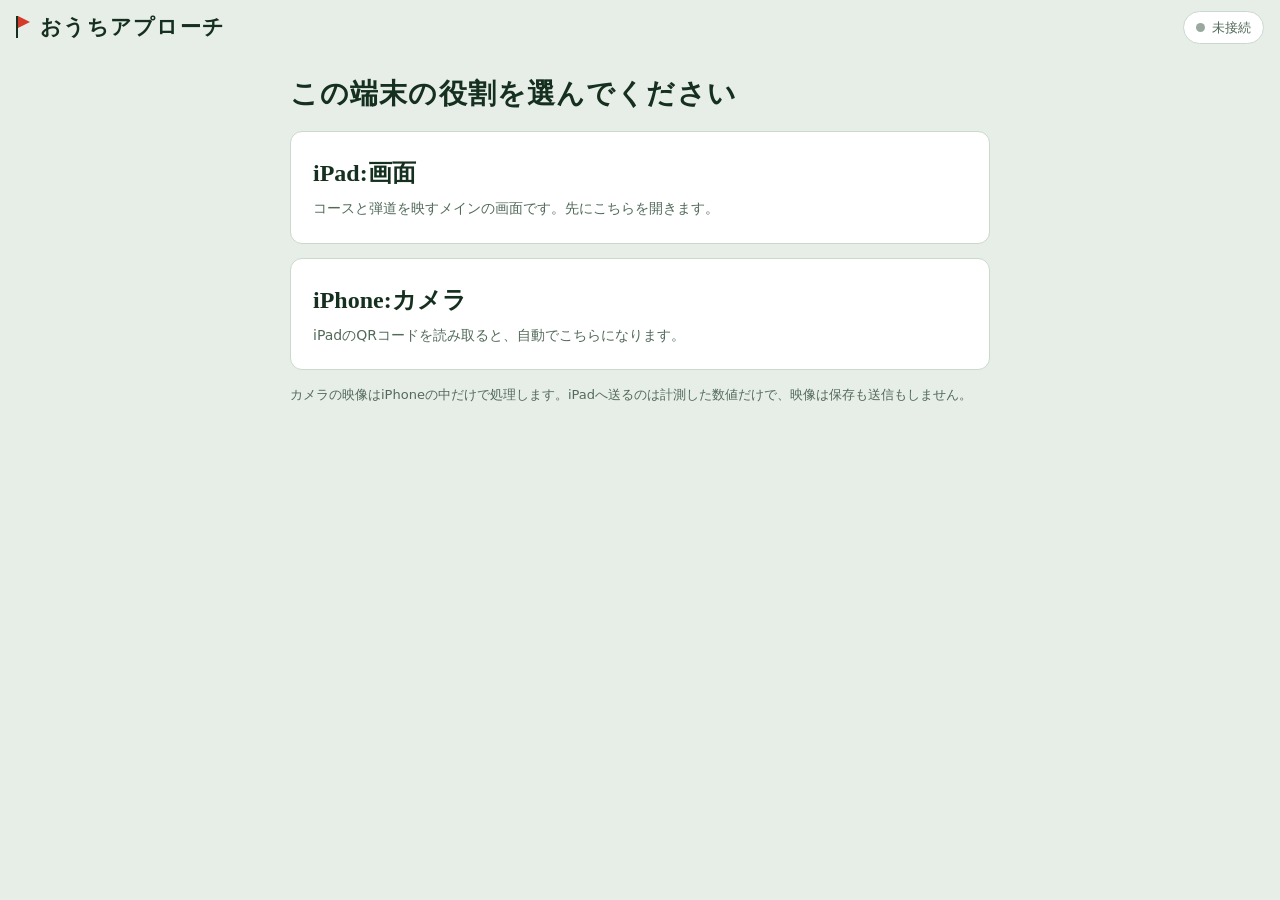
==== index.html @ 466da013 "Add files via upload" ====
<!doctype html>
<html lang="ja">
<head>
<meta charset="utf-8">
<meta name="viewport" content="width=device-width,initial-scale=1,viewport-fit=cover">
<meta name="referrer" content="no-referrer">
<meta http-equiv="Content-Security-Policy" content="default-src 'none'; script-src 'self'; style-src 'self'; img-src 'self' data: blob:; media-src 'self' blob: mediastream:; connect-src 'self' https://0.peerjs.com wss://0.peerjs.com; manifest-src 'self'; base-uri 'none'; form-action 'none'; object-src 'none'">
<meta name="theme-color" content="#173a25">
<meta name="apple-mobile-web-app-capable" content="yes">
<title>おうちアプローチ</title>
<link rel="icon" href="data:,">
<link rel="stylesheet" href="style.css?v=13">
</head>
<body>

<header class="top">
  <p class="brand"><span class="flagmark" aria-hidden="true"></span>おうちアプローチ</p>
  <span class="pill" id="connPill"><i class="dot" id="connDot"></i><span id="connText">未接続</span></span>
  <button class="linkbtn" id="switchRole" hidden>役割を変える</button>
</header>

<!-- ============ ROLE PICK ============ -->
<main id="roleView" class="narrow stack" hidden>
  <h1 class="title">この端末の役割を選んでください</h1>
  <button class="rolecard" id="pickGreen">
    <b>iPad:画面</b>
    <span>コースと弾道を映すメインの画面です。先にこちらを開きます。</span>
  </button>
  <button class="rolecard" id="pickCam">
    <b>iPhone:カメラ</b>
    <span>iPadのQRコードを読み取ると、自動でこちらになります。</span>
  </button>
  <p class="note">カメラの映像はiPhoneの中だけで処理します。iPadへ送るのは計測した数値だけで、映像は保存も送信もしません。</p>
</main>

<!-- ============ CAMERA (iPhone) ============ -->
<main id="camView" class="narrow stack" hidden>
  <section class="card stack" id="camPair">
    <h2>iPadとつなぐ</h2>
    <p>iPadに出ているQRコードを、iPhoneの<b>カメラアプリ</b>で読み取ってください。自動でつながります。</p>
    <details>
      <summary>コードを手で入力する</summary>
      <div class="row mt">
        <input id="codeIn" class="code" inputmode="text" autocomplete="off" autocapitalize="characters" spellcheck="false" maxlength="9" placeholder="XXXX-XXXX" aria-label="接続コード">
        <button class="btn primary" id="connectBtn">接続</button>
      </div>
    </details>
  </section>

  <section class="statuscard" id="camStatus" data-state="off">
    <b id="stateText">カメラを開始してください</b>
    <span id="stateSub">ボールの真後ろ1.8m・床に近い低い位置に、iPhoneを縦向きで置きます</span>
  </section>

  <div class="stage" id="stage">
    <video id="vid" playsinline muted autoplay></video>
    <canvas id="overlay"></canvas>
    <div class="empty" id="stageEmpty">カメラは止まっています</div>
  </div>
  <div class="row">
    <button class="btn primary big" id="camStart">カメラを開始</button>
    <button class="btn" id="camStop" hidden>カメラを止める</button>
    <button class="btn" id="camFlip">インカメラに切り替え</button>
  </div>
  <p class="note">最初の1回だけ、置いたボールを映像の上でタップして置き場所を登録します。カメラの傾きは「カメラを開始」のときに許可を求められる傾きセンサーで測ります。しばらく触らないと画面を暗くします(タップで戻ります)。<span class="ver">版 v13</span></p>

  <section class="card" id="camResult" hidden>
    <div class="readout four">
      <div><span>球速</span><b id="cSpeed">–</b></div>
      <div><span>打ち出し角</span><b id="cAngle">–</b></div>
      <div><span>左右</span><b id="cDir">–</b></div>
      <div><span>スピン(推定)</span><b id="cSpin">–</b></div>
    </div>
    <p class="note mt" id="cMeta"></p>
    <div class="corhelp mt" id="carryFix" hidden>
      <label for="carryCm">(手動で合わせたいとき)今の1球で、最初に床に落ちた所までの距離</label>
      <div class="row"><input id="carryCm" type="number" inputmode="decimal" min="20" max="3000" step="1" placeholder="例:450" aria-label="最初に落ちた距離(cm)"><span class="unit">cm</span><button class="btn" id="carryApply">飛び方を合わせる</button></div>
      <p class="note">ふだんは自動で合わせます。ボールが着地まで写っていると、打つたびに空気抵抗の補正を少しずつ合わせ込みます。</p>
    </div>
  </section>

  <details class="card">
    <summary>計測の設定</summary>
    <div class="stack mt">
      <p class="kv">カメラの傾き <b id="tiltOut">–</b></p>
      <p class="kv">空気抵抗の補正(自動) <b id="oDrag">×1.00</b> <button class="linkbtn" id="dragReset">元に戻す</button></p>
      <button class="btn" id="reTee">置き場所を登録し直す</button>
      <div class="field"><label for="sDist">カメラからボールまでの距離</label><output id="oDist"></output><input id="sDist" type="range" min="1" max="3.5" step="0.01" value="1.8"></div>
      <div class="field"><label for="sDiam">ボールの直径</label><output id="oDiam"></output><input id="sDiam" type="range" min="30" max="80" step="0.5" value="42"></div>
      <div class="field"><label for="sMass">練習ボールの重さ</label><output id="oMass"></output><input id="sMass" type="range" min="2" max="20" step="0.5" value="5"></div>
      <div class="field"><label for="sCor">練習ボールの反発係数</label><output id="oCor"></output><input id="sCor" type="range" min="0.3" max="0.85" step="0.01" value="0.55"></div>
      <div class="corhelp">
        <label for="dropCm">1mの高さから硬い床に落として、跳ね返った高さ</label>
        <div class="row"><input id="dropCm" type="number" inputmode="decimal" min="1" max="99" step="1" placeholder="例:30" aria-label="跳ね返った高さ(cm)"><span class="unit">cm</span><button class="btn" id="dropApply">反発係数に反映</button></div>
        <p class="note">ボールの底が1mの位置から手を離し、最初に跳ね返った一番高い位置(ボールの底)を測ります。反発係数 = √(跳ね返った高さ ÷ 100)。スピンの推定に使います。</p>
      </div>
      <div class="field"><label for="sAttack">入射角(クラブが下りながら当たる角度)</label><output id="oAttack"></output><input id="sAttack" type="range" min="-8" max="2" step="0.5" value="-3"></div>
      <div class="field"><label for="sSens">検出の感度</label><output id="oSens"></output><input id="sSens" type="range" min="0.5" max="2" step="0.05" value="1"></div>
      <p class="note">ボールの境目(2色の境)は、飛ばす方向に向けて縦にまっすぐ置きます。飛んでいる間の境目の傾きから、回転軸の傾き(曲がり)を読みます。</p>
    </div>
  </details>
</main>
<div class="blackout" id="blackout" hidden>
  <b id="boText">打ってOK</b>
  <span>省電力中です。タップで戻ります</span>
</div>

<!-- ============ iPad: 1画面だけ ============ -->
<main id="playView" hidden>
  <section class="minw0">
    <div class="world" id="world" data-ready="off">
      <div class="teesign"><span class="par">カップまで</span><b id="pinOut">5.41 m</b><span class="s"><span id="lieOut">マット</span>から打って、カップに入れよう</span></div>
      <div class="banner" id="banner" hidden></div>
      <canvas class="profile" id="profile" width="360" height="150" aria-label="弾道の横から図"></canvas>
      <div class="viewbtns" role="group" aria-label="視点">
        <button id="vFollow" aria-pressed="true">後方</button>
        <button id="vTop" aria-pressed="false">真上</button>
      </div>
      <div class="ready" id="readyMark" data-state="off"><i aria-hidden="true"></i><span id="readyText">iPhoneのカメラ待ち</span></div>
      <div class="board six">
        <div><span>左右</span><b id="gDir">–</b><em>度</em></div>
        <div><span>球速</span><b id="gSpeed">–</b><em>m/s</em></div>
        <div><span>打ち出し角</span><b id="gAngle">–</b><em>度</em></div>
        <div><span>キャリー</span><b id="gCarry">–</b><em>m</em></div>
        <div><span>総距離</span><b id="gTotal">–</b><em>m</em></div>
        <div class="hi"><span>カップまで</span><b id="gPin">–</b><em id="gPinU"></em></div>
      </div>
    </div>
  </section>

  <aside class="stack minw0 side">
    <section class="card connect" id="connectCard">
      <canvas id="qr" width="232" height="232" aria-label="接続用QRコード"></canvas>
      <div class="paired-mark" aria-hidden="true"></div>
      <p class="note" id="pairNote">iPhoneのカメラアプリでQRコードを読み取ってください</p>
      <p class="codeline">コード <b id="codeOut">––––-––––</b> <button class="linkbtn" id="newCode">新しくする</button></p>
    </section>
    <section class="card stack">
      <p class="kv">打つ場所</p>
      <div class="lie" id="lieSel" role="group" aria-label="打つ場所"><button data-lie="マット" aria-pressed="true">マット</button><button data-lie="ラフ" aria-pressed="false">ラフ</button></div>
    </section>
    <section class="card stack">
      <div class="stats">
        <div><span>球数</span><b id="stN">0</b></div>
        <div><span>カップイン</span><b id="stIn">0</b></div>
        <div><span>平均</span><b id="stAvg">–</b></div>
        <div><span>ベスト</span><b id="stBest">–</b></div>
      </div>
      <div class="logwrap"><table class="log" id="shotLog"></table></div>
      <button class="btn quiet" id="resetLog">記録を消去</button>
    </section>
    <details class="card">
      <summary>設定と試し打ち</summary>
      <div class="stack mt">
        <label class="switch"><input type="checkbox" id="soundOn"> <span>「打ってOK」を音で知らせる</span></label>
        <div class="field"><label for="sPinM">ボールからカップまで</label><output id="oPinM"></output><input id="sPinM" type="range" min="1" max="12" step="0.01" value="5.41"></div>
        <div class="field"><label for="sGreen0">ボールからグリーンの手前まで</label><output id="oGreen0"></output><input id="sGreen0" type="range" min="0.5" max="11" step="0.01" value="2.63"></div>
        <div class="field"><label for="tClub">試し打ちのクラブ速度</label><output id="otClub"></output><input id="tClub" type="range" min="2" max="14" step="0.1" value="8"></div>
        <button class="btn primary" id="testShot">カメラなしで試し打ち</button>
      </div>
    </details>
  </aside>
</main>

<div class="toast" id="toast" hidden></div>

<script src="vendor/three.min.js?v=13"></script>
<script src="vendor/peerjs.min.js?v=13"></script>
<script src="vendor/qrcode.js?v=13"></script>
<script src="app.js?v=13"></script>
</body>
</html>
---- style.css ----
/* おうちアプローチ — 朝のリンクスコースとヤーデージブック。
   Layout: iPadはホーム(キービジュアル+チェックリスト+遊び方カード)→選択→プレイ(3D全面+看板+リーダーボード、右にスコアカード)。iPhoneは縦1カラム。
   単一のライトテーマで、屋外の朝の光を表す(ダークモードは持たない) */
:root{
  --mist:#e7eee8;     /* 背景:朝もやの芝 */
  --paper:#ffffff;    /* スコアカード */
  --ink:#16301f;      /* 文字:深いコースグリーン */
  --ink2:#526a5a;
  --rule:#cbd8cd;
  --board:#173a25;    /* リーダーボード */
  --board2:#1f4a30;
  --flag:#d63a2a;     /* ピンフラッグ */
  --sand:#dcc89c;
  --ready:#1f9d55;
  --p1:#d63a2a; --p2:#2d6fd1;
  --serif:"Hiragino Mincho ProN","Yu Mincho","Noto Serif JP",serif;
  --sans:"Hiragino Sans","Hiragino Kaku Gothic ProN","Noto Sans JP",system-ui,sans-serif;
  --num:"Avenir Next Condensed","DIN Condensed","Roboto Condensed","Arial Narrow",sans-serif;
  color-scheme:light;
}
*{box-sizing:border-box}
html,body{margin:0;min-height:100%}
body{background:var(--mist);color:var(--ink);font-family:var(--sans);font-size:15px;line-height:1.65;-webkit-tap-highlight-color:transparent;
  padding-inline:max(16px,env(safe-area-inset-left,0px));padding-block:env(safe-area-inset-top,0px) calc(24px + env(safe-area-inset-bottom,0px))}
button,input,select{font:inherit;color:inherit}
[hidden]{display:none!important}
p{margin:0}
b{font-weight:700}
.top{display:flex;flex-wrap:wrap;align-items:center;gap:12px;padding-block:10px;margin-bottom:10px}
.brand{font-family:var(--serif);font-weight:700;font-size:21px;letter-spacing:.06em;margin:0;display:flex;align-items:center;gap:10px}
.flagmark{width:14px;height:22px;position:relative;border-left:2px solid var(--ink)}
.flagmark::after{content:"";position:absolute;left:0;top:0;border-left:12px solid var(--flag);border-top:6px solid transparent;border-bottom:6px solid transparent}
.pill{margin-left:auto;display:inline-flex;align-items:center;gap:7px;font-size:13px;color:var(--ink2);background:var(--paper);border:1px solid var(--rule);padding:5px 12px;border-radius:999px}
.dot{width:9px;height:9px;border-radius:50%;background:#9aa9a0}
.dot.on{background:var(--ready)} .dot.off{background:var(--flag)} .dot.wait{background:#d08a1c}
.linkbtn{border:0;background:none;color:var(--ink2);text-decoration:underline;text-underline-offset:3px;cursor:pointer;font-size:14px;padding:6px 2px}
.linkbtn.left{align-self:flex-start}
.narrow{max-width:700px;margin-inline:auto}
.wide{max-width:1180px;margin-inline:auto}
.stack{display:flex;flex-direction:column;gap:14px}
.minw0{min-width:0}
.mt{margin-top:10px}
.title{font-family:var(--serif);font-size:28px;font-weight:700;margin:6px 0 0;letter-spacing:.04em;text-wrap:balance}
h2{font-family:var(--serif);font-size:20px;font-weight:700;margin:0;text-wrap:balance}
.sethead{font-size:15px}
.note{font-size:13px;color:var(--ink2)}
.card{background:var(--paper);border:1px solid var(--rule);border-radius:10px;padding:16px}
.row{display:flex;flex-wrap:wrap;gap:10px}
.row > *{flex:1 1 120px}
button:focus-visible,input:focus-visible,summary:focus-visible{outline:3px solid var(--flag);outline-offset:2px}
.btn{display:inline-flex;align-items:center;justify-content:center;border:1px solid var(--rule);background:var(--paper);padding:10px 18px;border-radius:8px;font-weight:700;cursor:pointer;min-height:48px;color:var(--ink)}
.btn.primary{background:var(--board);border-color:var(--board);color:#fff}
.btn.quiet{background:transparent}
.btn.big{font-size:18px;min-height:58px}
.btn:disabled{opacity:.45;cursor:not-allowed}
details summary{cursor:pointer;font-weight:700;padding:2px 0}
.field{display:grid;grid-template-columns:1fr auto;gap:4px 10px;align-items:center;font-size:14px}
.field input[type=range]{grid-column:1/-1;width:100%;accent-color:var(--board)}
.field output{font-family:var(--num);font-weight:700;font-size:16px}
.seg{display:inline-flex;background:var(--mist);border:1px solid var(--rule);border-radius:10px;padding:4px;gap:4px}
.seg button{flex:1;white-space:nowrap;border:0;background:transparent;border-radius:7px;padding:6px 16px;font-weight:700;font-size:15px;color:var(--ink2);cursor:pointer;min-height:44px}
#limitSeg button{font-family:var(--num);font-size:22px;min-width:64px}
.seg button[aria-pressed="true"]{background:var(--board);color:#fff}
.switch{display:flex;align-items:center;gap:10px;font-size:14px;cursor:pointer}
.switch input{width:22px;height:22px;accent-color:var(--board)}

/* role */
.rolecard{display:flex;flex-direction:column;align-items:flex-start;gap:4px;text-align:left;border:1px solid var(--rule);background:var(--paper);border-radius:12px;padding:22px;cursor:pointer;color:var(--ink)}
.rolecard b{font-family:var(--serif);font-size:24px}
.rolecard span{color:var(--ink2);font-size:14px}
.rolecard:hover{border-color:var(--board)}

/* iPhone */
.code{font-family:var(--num);font-size:26px;font-weight:700;letter-spacing:.12em;text-transform:uppercase;padding:6px 12px;border:1px solid var(--rule);border-radius:8px;background:var(--mist);min-width:0}
.statuscard{display:flex;flex-direction:column;gap:2px;border-radius:12px;padding:18px;background:var(--paper);border:1px solid var(--rule)}
.statuscard b{font-size:26px;line-height:1.3}
.statuscard span{font-size:14px;color:var(--ink2)}
.statuscard[data-state="ready"]{background:var(--ready);border-color:var(--ready);color:#fff}
.statuscard[data-state="ready"] span{color:#dff5e7}
.statuscard[data-state="track"]{background:#d08a1c;border-color:#d08a1c;color:#fff}
.statuscard[data-state="track"] span{color:#fff1d6}
.statuscard[data-state="error"] b{color:var(--flag)}
.stage{position:relative;background:#0e1a12;border-radius:12px;overflow:hidden;aspect-ratio:16/9;max-width:100%}
.stage video{width:100%;height:100%;object-fit:contain;display:block}
.stage canvas{position:absolute;inset:0;width:100%;height:100%;touch-action:manipulation}
.stage .empty{position:absolute;inset:0;display:grid;place-items:center;color:#9fb3a5;font-size:14px;padding:16px;text-align:center}
.blackout{position:fixed;inset:0;background:#000;z-index:30;display:flex;flex-direction:column;align-items:center;justify-content:center;gap:8px;color:#4d5a52;text-align:center;padding:24px}
.blackout b{font-size:30px;color:#2d7a4f}
.blackout span{font-size:13px}
.readout{display:grid;gap:8px}
.readout.three{grid-template-columns:repeat(3,minmax(0,1fr))}
.readout div{background:var(--mist);border-radius:8px;padding:8px 10px;min-width:0}
.readout b{display:block;font-family:var(--num);font-size:26px;line-height:1.15;white-space:nowrap;overflow:hidden;text-overflow:ellipsis}
.readout span{font-size:12px;color:var(--ink2)}

/* iPad home */
.home{max-width:1180px;margin-inline:auto;display:flex;flex-direction:column;gap:0}
.hero{position:relative;border-radius:14px;overflow:hidden;min-height:clamp(240px,38vh,380px);background:linear-gradient(180deg,#f6d9ad 0%,#bcd9e6 45%,#6f9a63 46%,#2f6b3a 100%);background-size:cover;background-position:center 60%;display:flex;align-items:flex-start}
.hero::after{content:"";position:absolute;inset:0;background:linear-gradient(180deg,rgba(10,30,18,.34) 0%,rgba(10,30,18,0) 55%)}
.herotext{position:relative;z-index:1;padding:28px 32px;color:#fff;text-shadow:0 2px 18px rgba(0,0,0,.35)}
.herotext h1{font-family:var(--serif);font-size:clamp(34px,5vw,56px);font-weight:700;letter-spacing:.08em;margin:0;line-height:1.2}
.herotext p{font-size:16px;margin-top:6px}
.checklist{list-style:none;margin:-34px 24px 18px;padding:0;position:relative;z-index:2;display:grid;grid-template-columns:repeat(3,minmax(0,1fr));background:var(--paper);border:1px solid var(--rule);border-radius:12px;box-shadow:0 10px 30px rgba(22,48,31,.12);overflow:hidden}
.checklist li{display:flex;gap:12px;align-items:flex-start;padding:14px 16px;min-width:0}
.checklist li + li{border-left:1px solid var(--rule)}
.checklist i{flex:none;width:24px;height:24px;border-radius:50%;border:2px solid var(--rule);margin-top:2px;position:relative}
.checklist li.done i{background:var(--ready);border-color:var(--ready)}
.checklist li.done i::after{content:"";position:absolute;left:7px;top:3px;width:6px;height:11px;border:solid #fff;border-width:0 2.5px 2.5px 0;transform:rotate(45deg)}
.checklist b{display:block;font-size:15px}
.checklist span{display:block;font-size:12px;color:var(--ink2);line-height:1.5}
@media (max-width:760px){.checklist{grid-template-columns:minmax(0,1fr);margin-inline:12px}.checklist li + li{border-left:0;border-top:1px solid var(--rule)}}
.homegrid{display:grid;grid-template-columns:minmax(0,1fr) 292px;gap:18px;align-items:start}
@media (max-width:860px){.homegrid{grid-template-columns:minmax(0,1fr)}}
.modes{display:grid;grid-template-columns:1fr 1fr;gap:16px}
@media (max-width:560px){.modes{grid-template-columns:1fr}}
.modecard{display:flex;flex-direction:column;text-align:left;border:1px solid var(--rule);background:var(--paper);border-radius:12px;padding:0;cursor:pointer;overflow:hidden;color:var(--ink);transition:transform .15s,box-shadow .15s}
.modecard:hover{transform:translateY(-2px);box-shadow:0 12px 28px rgba(22,48,31,.14)}
.modecard .art{display:block;aspect-ratio:16/10;background:linear-gradient(160deg,#9fcf8a,#3f7f45);background-size:cover;background-position:center}
.modecard .mbody{display:flex;flex-direction:column;gap:4px;padding:14px 18px 16px}
.modecard b{font-family:var(--serif);font-size:28px;letter-spacing:.04em}
.modecard .mbody > span{font-size:14px;color:var(--ink2)}
.modecard em{font-style:normal;font-size:12px;font-weight:700;color:var(--board);background:var(--mist);align-self:flex-start;border-radius:4px;padding:1px 8px;margin-top:6px}
.settings{display:flex;flex-direction:column;gap:10px}
.setrow{display:flex;flex-wrap:wrap;align-items:center;justify-content:space-between;gap:12px}
.connect{display:flex;flex-direction:column;align-items:center;text-align:center;gap:10px}
.connect canvas{width:200px;height:200px;max-width:100%}
.paired-mark{display:none;width:88px;height:88px;border-radius:50%;background:var(--ready);position:relative;margin:8px auto}
.paired-mark::after{content:"";position:absolute;left:31px;top:18px;width:22px;height:40px;border:solid #fff;border-width:0 7px 7px 0;transform:rotate(45deg)}
.connect.paired canvas{display:none}
.connect.paired .paired-mark{display:block}
.codeline{font-size:12px;color:var(--ink2)}
.codeline b{font-family:var(--num);font-size:19px;color:var(--ink);letter-spacing:.1em}
.readyline{display:flex;align-items:center;gap:10px;font-weight:700;padding:10px 14px;border-radius:8px;background:var(--mist);width:100%;justify-content:center;font-size:14px}
.readyline i{width:11px;height:11px;border-radius:50%;background:#9aa9a0}
.readyline[data-state="ready"]{background:var(--ready);color:#fff}
.readyline[data-state="ready"] i{background:#fff}
.readyline[data-state="wait"] i,.readyline[data-state="track"] i{background:#d08a1c}

/* free setup: 距離はヤーデージ杭のように並べる */
.distgrid{display:grid;grid-template-columns:repeat(5,minmax(0,1fr));gap:10px}
@media (max-width:560px){.distgrid{grid-template-columns:repeat(3,minmax(0,1fr))}}
.distgrid button{border:1px solid var(--rule);background:var(--paper);border-radius:10px;padding:14px 6px 12px;cursor:pointer;color:var(--ink);display:flex;flex-direction:column;align-items:center;gap:0}
.distgrid button b{font-family:var(--num);font-size:40px;line-height:1}
.distgrid button small{font-size:12px;color:var(--ink2)}
.distgrid button:hover{border-color:var(--board)}
.distgrid button.strong{grid-column:1/-1;flex-direction:row;justify-content:center;gap:12px;background:var(--board);color:#fff;border-color:var(--board)}
.distgrid button.strong small{color:#cfe3d4;font-size:14px}

/* course setup: ヤーデージブックのページ */
.setuprow{display:grid;grid-template-columns:auto minmax(0,1fr);gap:14px}
@media (max-width:700px){.setuprow{grid-template-columns:minmax(0,1fr)}}
.namefield{display:flex;align-items:center;gap:8px;border:1px solid var(--rule);border-radius:8px;padding:8px 12px;background:var(--mist)}
.namefield i{width:12px;height:12px;border-radius:50%;flex:none}
.namefield.c1 i{background:var(--p1)} .namefield.c2 i{background:var(--p2)}
.namefield input{border:0;background:transparent;width:100%;font-weight:700;font-size:16px;min-width:0}
.coursegrid{display:grid;grid-template-columns:repeat(3,minmax(0,1fr));gap:16px}
@media (max-width:900px){.coursegrid{grid-template-columns:repeat(2,minmax(0,1fr))}}
@media (max-width:520px){.coursegrid{grid-template-columns:minmax(0,1fr)}}
.ccard{display:flex;flex-direction:column;text-align:left;border:1px solid var(--rule);background:var(--paper);border-radius:12px;padding:0;cursor:pointer;min-width:0;color:var(--ink);overflow:hidden;transition:transform .15s,box-shadow .15s}
.ccard:hover{transform:translateY(-2px);box-shadow:0 12px 28px rgba(22,48,31,.14)}
.ccard .art{position:relative;display:block;aspect-ratio:4/3;background:linear-gradient(160deg,#9fcf8a,#3f7f45);background-size:cover;background-position:center}
.ccard .art canvas{position:absolute;right:10px;bottom:10px;width:34%;aspect-ratio:3/4;border-radius:6px;box-shadow:0 4px 14px rgba(0,0,0,.25)}
.ccard .cbody{padding:12px 16px 16px;display:grid;grid-template-columns:minmax(0,1fr) auto;gap:2px 12px;align-items:end}
.ccard .cbody b{font-family:var(--serif);font-size:21px;letter-spacing:.03em}
.ccard .cbody .d{grid-column:1/-1;font-size:13px;color:var(--ink2)}
.ccard .stat{display:flex;gap:14px;align-items:baseline;grid-row:1}
.ccard .stat span{font-size:11px;color:var(--ink2)}
.ccard .stat strong{font-family:var(--num);font-size:24px;line-height:1;color:var(--ink)}
.ccard .style{font-size:11px;font-weight:700;border-radius:4px;padding:1px 8px;background:var(--mist);color:var(--ink2);justify-self:start}
.ccard .style.tech{background:#fbe7e3;color:#a2301f}

/* play */
#playView{display:grid;grid-template-columns:minmax(0,1fr) 300px;gap:14px;align-items:start;max-width:1400px;margin-inline:auto}
@media (max-width:900px){#playView{grid-template-columns:minmax(0,1fr)}}
.world{position:relative;border-radius:14px;overflow:hidden;background:#b8d7e6;height:min(calc(100vh - 96px),78vw);min-height:440px;max-width:100%}
.world > canvas:first-child{display:block;width:100%;height:100%;touch-action:manipulation}
/* ティーグラウンドの看板 */
.teesign{position:absolute;left:14px;top:14px;background:linear-gradient(180deg,#1f4a30,#173a25);color:#fff;border-radius:8px;padding:10px 16px 12px;box-shadow:0 6px 18px rgba(0,0,0,.25),inset 0 0 0 1px rgba(255,255,255,.12);max-width:40%;min-width:0;pointer-events:none}
.teesign .par{display:block;font-family:var(--num);font-weight:700;font-size:15px;color:#cfe3d4}
.teesign b{display:block;font-family:var(--serif);font-size:26px;letter-spacing:.06em;line-height:1.25;white-space:nowrap;overflow:hidden;text-overflow:ellipsis}
.teesign .s{display:block;font-size:12px;color:#cfe3d4}
.playercard{position:absolute;right:14px;top:14px;background:rgba(255,255,255,.94);color:var(--ink);border-radius:8px;padding:8px 14px;text-align:right;box-shadow:0 6px 18px rgba(0,0,0,.15);max-width:38%;min-width:0;pointer-events:none}
.playercard .k{display:block;font-size:13px;font-weight:700;color:var(--ink2)}
.playercard b{display:block;font-family:var(--num);font-size:30px;line-height:1.1}
.playercard .s{display:block;font-size:13px;font-weight:700}
.playercard .s.rough{color:#a2301f}
/* 打ってOK */
.ready{position:absolute;left:50%;bottom:92px;transform:translateX(-50%);display:flex;align-items:center;gap:12px;border-radius:999px;padding:10px 26px;font-weight:700;font-size:18px;background:rgba(255,255,255,.9);color:var(--ink2);pointer-events:none;white-space:nowrap;box-shadow:0 6px 18px rgba(0,0,0,.15)}
.ready i{width:12px;height:12px;border-radius:50%;background:#9aa9a0}
.ready[data-state="wait"] i,.ready[data-state="track"] i{background:#d08a1c}
.ready[data-state="ready"]{background:var(--ready);color:#fff;font-size:36px;padding:14px 48px;letter-spacing:.08em;bottom:100px}
.ready[data-state="ready"] i{width:18px;height:18px;background:#fff;animation:pulse 1.3s ease-out infinite}
.ready[data-state="track"]{background:#d08a1c;color:#fff}
.ready[data-state="adjust"]{background:var(--flag);color:#fff;font-size:20px}
.ready[data-state="adjust"] i{background:#fff}
.readyline[data-state="adjust"]{background:var(--flag);color:#fff}
.readyline[data-state="adjust"] i{background:#fff}
@keyframes pulse{0%{box-shadow:0 0 0 0 rgba(255,255,255,.9)}100%{box-shadow:0 0 0 14px rgba(255,255,255,0)}}
.world[data-ready="ready"]{box-shadow:0 0 0 4px var(--ready)}
.banner{position:absolute;left:50%;top:40%;transform:translate(-50%,-50%);background:rgba(255,255,255,.95);color:var(--ink);border-radius:12px;padding:14px 32px;font-family:var(--serif);font-weight:700;font-size:32px;white-space:nowrap;max-width:92%;overflow:hidden;text-overflow:ellipsis;pointer-events:none;text-align:center;box-shadow:0 10px 30px rgba(0,0,0,.2)}
.banner small{display:block;font-family:var(--sans);font-size:15px;color:var(--ink2)}
.banner.good{background:var(--ready);color:#fff}
.banner.good small{color:#e1f6e9}
.banner.bad{background:var(--flag);color:#fff}
.banner.bad small{color:#ffe3de}
.profile{position:absolute;left:14px;bottom:92px;width:230px;height:96px;border-radius:8px;background:rgba(255,255,255,.9);pointer-events:none;box-shadow:0 6px 18px rgba(0,0,0,.12)}
.aimbar{position:absolute;right:14px;top:50%;transform:translateY(-50%);display:flex;flex-direction:column;align-items:stretch;gap:6px;background:rgba(255,255,255,.92);padding:10px;border-radius:10px;box-shadow:0 6px 18px rgba(0,0,0,.15)}
.aimbar .aimlabel{font-size:12px;font-weight:700;color:var(--ink2);text-align:center}
.aimbar div{display:flex;gap:6px}
.aimbar button,.viewbtns button{border:1px solid var(--rule);background:var(--paper);color:var(--ink);border-radius:8px;padding:6px 12px;font-size:15px;font-weight:700;cursor:pointer;min-height:44px;min-width:48px}
.viewbtns{position:absolute;right:14px;bottom:92px;display:flex;gap:0;border-radius:8px;overflow:hidden;box-shadow:0 6px 18px rgba(0,0,0,.15)}
.viewbtns button{border-radius:0;border:0}
.viewbtns button[aria-pressed="true"]{background:var(--board);color:#fff}
/* リーダーボード */
.board{position:absolute;left:0;right:0;bottom:0;display:grid;grid-template-columns:repeat(7,minmax(0,1fr));background:linear-gradient(180deg,#1f4a30,#132f1e);color:#fff;pointer-events:none;border-top:3px solid #0d2416}
.board div{padding:8px 14px 10px;min-width:0}
.board div + div{border-left:1px solid rgba(255,255,255,.12)}
.board span{display:block;font-size:12px;color:#b9d2c0}
.board b{font-family:var(--num);font-weight:700;font-size:30px;line-height:1.05;letter-spacing:.02em}
.board em{font-style:normal;font-size:12px;color:#b9d2c0;margin-left:4px}
.board .hi{background:rgba(214,58,42,.22)}
.board .hi b{color:#ffd9d2}
@media (max-width:700px){.board b{font-size:22px}.board div{padding:6px 8px}.profile{display:none}}
.result{position:absolute;inset:0;background:rgba(14,30,20,.55);display:grid;place-items:center;padding:20px}
.resultcard{background:var(--paper);border-radius:14px;padding:26px 30px;text-align:center;width:min(560px,100%);box-shadow:0 20px 50px rgba(0,0,0,.3);display:flex;flex-direction:column;gap:14px}
.reskicker{font-size:14px;color:var(--ink2);font-weight:700}
.result h2{font-size:40px;letter-spacing:.06em}
.restable{border-collapse:collapse;font-size:17px;width:100%}
.restable td,.restable th{padding:8px 10px;border-bottom:1px solid var(--rule);text-align:left}
.restable th{font-size:12px;color:var(--ink2);font-weight:700}
.restable .n{text-align:right;font-family:var(--num);font-size:28px;font-weight:700}
.restable .win td{color:var(--ready);font-weight:700}
/* スコアカード */
.side .card{padding:14px}
.stats{display:grid;grid-template-columns:1fr 1fr;border:1px solid var(--rule);border-radius:8px;overflow:hidden}
.stats div{padding:8px 12px;border-bottom:1px solid var(--rule)}
.stats div:nth-child(odd){border-right:1px solid var(--rule)}
.stats div:nth-last-child(-n+2){border-bottom:0}
.stats span{display:block;font-size:12px;color:var(--ink2)}
.stats b{font-family:var(--num);font-size:28px;line-height:1.1}
.players{display:grid;gap:8px}
.pcard{border:1px solid var(--rule);border-radius:8px;padding:10px 12px;display:grid;grid-template-columns:auto 1fr auto;gap:2px 10px;align-items:center}
.pcard i{width:12px;height:12px;border-radius:50%;background:var(--pc)}
.pcard b{font-size:16px}
.pcard .sc{font-family:var(--num);font-size:34px;font-weight:700;text-align:right;line-height:1}
.pcard .st{grid-column:2/4;font-size:12px;color:var(--ink2)}
.pcard.turn{border-color:var(--pc);box-shadow:inset 4px 0 0 var(--pc)}
.pcard.c1{--pc:var(--p1)} .pcard.c2{--pc:var(--p2)}
table.log{width:100%;border-collapse:collapse;font-size:13px}
table.log th{background:var(--board);color:#fff;font-weight:700;font-size:12px;padding:6px 6px;text-align:left}
table.log td{padding:6px 6px;border-bottom:1px solid var(--rule)}
table.log .n{text-align:right;font-family:var(--num);font-size:15px;font-weight:700}
table.log td.empty{color:var(--ink2);font-weight:400;font-family:var(--sans);text-align:left}
table.log .bad{color:var(--flag)} table.log .good{color:var(--ready)}
.logwrap{max-height:280px;overflow:auto;border-radius:6px}
.toast{position:fixed;left:50%;bottom:calc(20px + env(safe-area-inset-bottom,0px));transform:translateX(-50%);background:var(--board);color:#fff;padding:10px 18px;border-radius:8px;font-size:14px;font-weight:700;z-index:40;max-width:90vw}
@media (prefers-reduced-motion: reduce){*{transition:none!important;animation:none!important}}

.corhelp{display:flex;flex-direction:column;gap:6px;background:var(--mist);border-radius:8px;padding:10px 12px;font-size:14px}
.corhelp input{border:1px solid var(--rule);border-radius:6px;padding:6px 8px;font-size:18px;max-width:110px;background:var(--paper)}
.corhelp .unit{flex:0 0 auto;align-self:center}
.corhelp .row > input{flex:0 0 110px}
@media (max-width:700px){.board{grid-template-columns:repeat(4,minmax(0,1fr))}.board div:nth-child(n+5){display:none}}
table.log th{white-space:nowrap}
table.log td.n{white-space:nowrap}

/* シンプル版 */
.board.six{grid-template-columns:repeat(6,minmax(0,1fr))}
.connect.paired{padding-block:10px}
.connect.paired .paired-mark{width:44px;height:44px;margin:0 auto}
.connect.paired .paired-mark::after{left:15px;top:7px;width:11px;height:21px;border-width:0 4px 4px 0}
.connect .codeline{display:flex;align-items:center;gap:6px;justify-content:center;flex-wrap:wrap}
.connect.paired .codeline{display:none}
.teesign b{font-family:var(--num);font-size:34px}
.readout.four{grid-template-columns:repeat(2,minmax(0,1fr))}
@media (min-width:520px){.readout.four{grid-template-columns:repeat(4,minmax(0,1fr))}}
.kv{display:flex;align-items:center;gap:8px;flex-wrap:wrap;margin:0;font-size:14px;color:var(--ink2)}
.kv b{color:var(--ink);font-family:var(--num);font-size:16px}
.statuscard[data-state="tap"]{border-color:#ffd24a}
.lie{display:flex;gap:6px}
.lie button{flex:1;border:1px solid var(--rule);background:#fff;border-radius:8px;padding:8px 6px;font:inherit;font-weight:700;color:var(--ink2)}
.lie button[aria-pressed="true"]{background:var(--ink);color:#fff;border-color:var(--ink)}
.ver{display:inline-block;margin-left:6px;opacity:.6;font-size:12px}
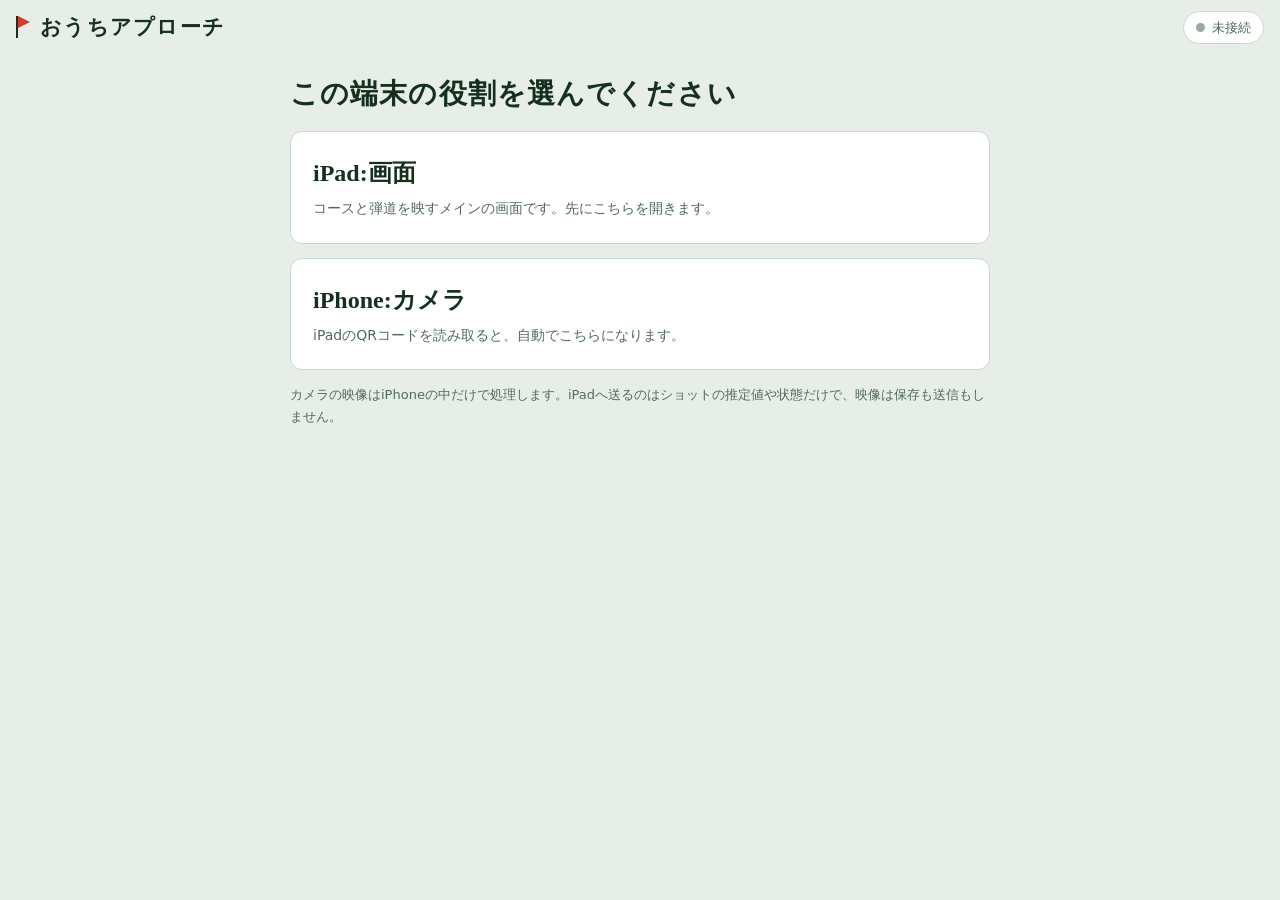
==== commit dc51f29f: "Add files via upload" ====
--- a/index.html
+++ b/index.html
@@ -1,172 +1,174 @@
-<!doctype html>
-<html lang="ja">
-<head>
-<meta charset="utf-8">
-<meta name="viewport" content="width=device-width,initial-scale=1,viewport-fit=cover">
-<meta name="referrer" content="no-referrer">
-<meta http-equiv="Content-Security-Policy" content="default-src 'none'; script-src 'self'; style-src 'self'; img-src 'self' data: blob:; media-src 'self' blob: mediastream:; connect-src 'self' https://0.peerjs.com wss://0.peerjs.com; manifest-src 'self'; base-uri 'none'; form-action 'none'; object-src 'none'">
-<meta name="theme-color" content="#173a25">
-<meta name="apple-mobile-web-app-capable" content="yes">
-<title>おうちアプローチ</title>
-<link rel="icon" href="data:,">
-<link rel="stylesheet" href="style.css?v=13">
-</head>
-<body>
-
-<header class="top">
-  <p class="brand"><span class="flagmark" aria-hidden="true"></span>おうちアプローチ</p>
-  <span class="pill" id="connPill"><i class="dot" id="connDot"></i><span id="connText">未接続</span></span>
-  <button class="linkbtn" id="switchRole" hidden>役割を変える</button>
-</header>
-
-<!-- ============ ROLE PICK ============ -->
-<main id="roleView" class="narrow stack" hidden>
-  <h1 class="title">この端末の役割を選んでください</h1>
-  <button class="rolecard" id="pickGreen">
-    <b>iPad:画面</b>
-    <span>コースと弾道を映すメインの画面です。先にこちらを開きます。</span>
-  </button>
-  <button class="rolecard" id="pickCam">
-    <b>iPhone:カメラ</b>
-    <span>iPadのQRコードを読み取ると、自動でこちらになります。</span>
-  </button>
-  <p class="note">カメラの映像はiPhoneの中だけで処理します。iPadへ送るのは計測した数値だけで、映像は保存も送信もしません。</p>
-</main>
-
-<!-- ============ CAMERA (iPhone) ============ -->
-<main id="camView" class="narrow stack" hidden>
-  <section class="card stack" id="camPair">
-    <h2>iPadとつなぐ</h2>
-    <p>iPadに出ているQRコードを、iPhoneの<b>カメラアプリ</b>で読み取ってください。自動でつながります。</p>
-    <details>
-      <summary>コードを手で入力する</summary>
-      <div class="row mt">
-        <input id="codeIn" class="code" inputmode="text" autocomplete="off" autocapitalize="characters" spellcheck="false" maxlength="9" placeholder="XXXX-XXXX" aria-label="接続コード">
-        <button class="btn primary" id="connectBtn">接続</button>
-      </div>
-    </details>
-  </section>
-
-  <section class="statuscard" id="camStatus" data-state="off">
-    <b id="stateText">カメラを開始してください</b>
-    <span id="stateSub">ボールの真後ろ1.8m・床に近い低い位置に、iPhoneを縦向きで置きます</span>
-  </section>
-
-  <div class="stage" id="stage">
-    <video id="vid" playsinline muted autoplay></video>
-    <canvas id="overlay"></canvas>
-    <div class="empty" id="stageEmpty">カメラは止まっています</div>
-  </div>
-  <div class="row">
-    <button class="btn primary big" id="camStart">カメラを開始</button>
-    <button class="btn" id="camStop" hidden>カメラを止める</button>
-    <button class="btn" id="camFlip">インカメラに切り替え</button>
-  </div>
-  <p class="note">最初の1回だけ、置いたボールを映像の上でタップして置き場所を登録します。カメラの傾きは「カメラを開始」のときに許可を求められる傾きセンサーで測ります。しばらく触らないと画面を暗くします(タップで戻ります)。<span class="ver">版 v13</span></p>
-
-  <section class="card" id="camResult" hidden>
-    <div class="readout four">
-      <div><span>球速</span><b id="cSpeed">–</b></div>
-      <div><span>打ち出し角</span><b id="cAngle">–</b></div>
-      <div><span>左右</span><b id="cDir">–</b></div>
-      <div><span>スピン(推定)</span><b id="cSpin">–</b></div>
-    </div>
-    <p class="note mt" id="cMeta"></p>
-    <div class="corhelp mt" id="carryFix" hidden>
-      <label for="carryCm">(手動で合わせたいとき)今の1球で、最初に床に落ちた所までの距離</label>
-      <div class="row"><input id="carryCm" type="number" inputmode="decimal" min="20" max="3000" step="1" placeholder="例:450" aria-label="最初に落ちた距離(cm)"><span class="unit">cm</span><button class="btn" id="carryApply">飛び方を合わせる</button></div>
-      <p class="note">ふだんは自動で合わせます。ボールが着地まで写っていると、打つたびに空気抵抗の補正を少しずつ合わせ込みます。</p>
-    </div>
-  </section>
-
-  <details class="card">
-    <summary>計測の設定</summary>
-    <div class="stack mt">
-      <p class="kv">カメラの傾き <b id="tiltOut">–</b></p>
-      <p class="kv">空気抵抗の補正(自動) <b id="oDrag">×1.00</b> <button class="linkbtn" id="dragReset">元に戻す</button></p>
-      <button class="btn" id="reTee">置き場所を登録し直す</button>
-      <div class="field"><label for="sDist">カメラからボールまでの距離</label><output id="oDist"></output><input id="sDist" type="range" min="1" max="3.5" step="0.01" value="1.8"></div>
-      <div class="field"><label for="sDiam">ボールの直径</label><output id="oDiam"></output><input id="sDiam" type="range" min="30" max="80" step="0.5" value="42"></div>
-      <div class="field"><label for="sMass">練習ボールの重さ</label><output id="oMass"></output><input id="sMass" type="range" min="2" max="20" step="0.5" value="5"></div>
-      <div class="field"><label for="sCor">練習ボールの反発係数</label><output id="oCor"></output><input id="sCor" type="range" min="0.3" max="0.85" step="0.01" value="0.55"></div>
-      <div class="corhelp">
-        <label for="dropCm">1mの高さから硬い床に落として、跳ね返った高さ</label>
-        <div class="row"><input id="dropCm" type="number" inputmode="decimal" min="1" max="99" step="1" placeholder="例:30" aria-label="跳ね返った高さ(cm)"><span class="unit">cm</span><button class="btn" id="dropApply">反発係数に反映</button></div>
-        <p class="note">ボールの底が1mの位置から手を離し、最初に跳ね返った一番高い位置(ボールの底)を測ります。反発係数 = √(跳ね返った高さ ÷ 100)。スピンの推定に使います。</p>
-      </div>
-      <div class="field"><label for="sAttack">入射角(クラブが下りながら当たる角度)</label><output id="oAttack"></output><input id="sAttack" type="range" min="-8" max="2" step="0.5" value="-3"></div>
-      <div class="field"><label for="sSens">検出の感度</label><output id="oSens"></output><input id="sSens" type="range" min="0.5" max="2" step="0.05" value="1"></div>
-      <p class="note">ボールの境目(2色の境)は、飛ばす方向に向けて縦にまっすぐ置きます。飛んでいる間の境目の傾きから、回転軸の傾き(曲がり)を読みます。</p>
-    </div>
-  </details>
-</main>
-<div class="blackout" id="blackout" hidden>
-  <b id="boText">打ってOK</b>
-  <span>省電力中です。タップで戻ります</span>
-</div>
-
-<!-- ============ iPad: 1画面だけ ============ -->
-<main id="playView" hidden>
-  <section class="minw0">
-    <div class="world" id="world" data-ready="off">
-      <div class="teesign"><span class="par">カップまで</span><b id="pinOut">5.41 m</b><span class="s"><span id="lieOut">マット</span>から打って、カップに入れよう</span></div>
-      <div class="banner" id="banner" hidden></div>
-      <canvas class="profile" id="profile" width="360" height="150" aria-label="弾道の横から図"></canvas>
-      <div class="viewbtns" role="group" aria-label="視点">
-        <button id="vFollow" aria-pressed="true">後方</button>
-        <button id="vTop" aria-pressed="false">真上</button>
-      </div>
-      <div class="ready" id="readyMark" data-state="off"><i aria-hidden="true"></i><span id="readyText">iPhoneのカメラ待ち</span></div>
-      <div class="board six">
-        <div><span>左右</span><b id="gDir">–</b><em>度</em></div>
-        <div><span>球速</span><b id="gSpeed">–</b><em>m/s</em></div>
-        <div><span>打ち出し角</span><b id="gAngle">–</b><em>度</em></div>
-        <div><span>キャリー</span><b id="gCarry">–</b><em>m</em></div>
-        <div><span>総距離</span><b id="gTotal">–</b><em>m</em></div>
-        <div class="hi"><span>カップまで</span><b id="gPin">–</b><em id="gPinU"></em></div>
-      </div>
-    </div>
-  </section>
-
-  <aside class="stack minw0 side">
-    <section class="card connect" id="connectCard">
-      <canvas id="qr" width="232" height="232" aria-label="接続用QRコード"></canvas>
-      <div class="paired-mark" aria-hidden="true"></div>
-      <p class="note" id="pairNote">iPhoneのカメラアプリでQRコードを読み取ってください</p>
-      <p class="codeline">コード <b id="codeOut">––––-––––</b> <button class="linkbtn" id="newCode">新しくする</button></p>
-    </section>
-    <section class="card stack">
-      <p class="kv">打つ場所</p>
-      <div class="lie" id="lieSel" role="group" aria-label="打つ場所"><button data-lie="マット" aria-pressed="true">マット</button><button data-lie="ラフ" aria-pressed="false">ラフ</button></div>
-    </section>
-    <section class="card stack">
-      <div class="stats">
-        <div><span>球数</span><b id="stN">0</b></div>
-        <div><span>カップイン</span><b id="stIn">0</b></div>
-        <div><span>平均</span><b id="stAvg">–</b></div>
-        <div><span>ベスト</span><b id="stBest">–</b></div>
-      </div>
-      <div class="logwrap"><table class="log" id="shotLog"></table></div>
-      <button class="btn quiet" id="resetLog">記録を消去</button>
-    </section>
-    <details class="card">
-      <summary>設定と試し打ち</summary>
-      <div class="stack mt">
-        <label class="switch"><input type="checkbox" id="soundOn"> <span>「打ってOK」を音で知らせる</span></label>
-        <div class="field"><label for="sPinM">ボールからカップまで</label><output id="oPinM"></output><input id="sPinM" type="range" min="1" max="12" step="0.01" value="5.41"></div>
-        <div class="field"><label for="sGreen0">ボールからグリーンの手前まで</label><output id="oGreen0"></output><input id="sGreen0" type="range" min="0.5" max="11" step="0.01" value="2.63"></div>
-        <div class="field"><label for="tClub">試し打ちのクラブ速度</label><output id="otClub"></output><input id="tClub" type="range" min="2" max="14" step="0.1" value="8"></div>
-        <button class="btn primary" id="testShot">カメラなしで試し打ち</button>
-      </div>
-    </details>
-  </aside>
-</main>
-
-<div class="toast" id="toast" hidden></div>
-
-<script src="vendor/three.min.js?v=13"></script>
-<script src="vendor/peerjs.min.js?v=13"></script>
-<script src="vendor/qrcode.js?v=13"></script>
-<script src="app.js?v=13"></script>
-</body>
-</html>
+<!doctype html>
+<html lang="ja">
+<head>
+<meta charset="utf-8">
+<meta name="viewport" content="width=device-width,initial-scale=1,viewport-fit=cover">
+<meta name="referrer" content="no-referrer">
+<meta http-equiv="Content-Security-Policy" content="default-src 'none'; script-src 'self'; style-src 'self'; img-src 'self' data: blob:; media-src 'self' blob: mediastream:; connect-src 'self' https://0.peerjs.com wss://0.peerjs.com; manifest-src 'self'; base-uri 'none'; form-action 'none'; object-src 'none'">
+<meta name="theme-color" content="#173a25">
+<meta name="apple-mobile-web-app-capable" content="yes">
+<title>おうちアプローチ</title>
+<link rel="icon" href="data:,">
+<link rel="stylesheet" href="style.css?v=15a1">
+</head>
+<body>
+
+<header class="top">
+  <p class="brand"><span class="flagmark" aria-hidden="true"></span>おうちアプローチ</p>
+  <span class="pill" id="connPill"><i class="dot" id="connDot"></i><span id="connText">未接続</span></span>
+  <button class="linkbtn" id="switchRole" hidden>役割を変える</button>
+</header>
+
+<!-- ============ ROLE PICK ============ -->
+<main id="roleView" class="narrow stack" hidden>
+  <h1 class="title">この端末の役割を選んでください</h1>
+  <button class="rolecard" id="pickGreen">
+    <b>iPad:画面</b>
+    <span>コースと弾道を映すメインの画面です。先にこちらを開きます。</span>
+  </button>
+  <button class="rolecard" id="pickCam">
+    <b>iPhone:カメラ</b>
+    <span>iPadのQRコードを読み取ると、自動でこちらになります。</span>
+  </button>
+  <p class="note">カメラの映像はiPhoneの中だけで処理します。iPadへ送るのはショットの推定値や状態だけで、映像は保存も送信もしません。</p>
+</main>
+
+<!-- ============ CAMERA (iPhone) ============ -->
+<main id="camView" class="narrow stack" hidden>
+  <section class="card stack" id="camPair">
+    <h2>iPadとつなぐ</h2>
+    <p>iPadに出ているQRコードを、iPhoneの<b>カメラアプリ</b>で読み取ってください。自動でつながります。</p>
+    <details>
+      <summary>コードを手で入力する</summary>
+      <div class="row mt">
+        <input id="codeIn" class="code" inputmode="text" autocomplete="off" autocapitalize="characters" spellcheck="false" maxlength="9" placeholder="XXXX-XXXX" aria-label="接続コード">
+        <button class="btn primary" id="connectBtn">接続</button>
+      </div>
+    </details>
+  </section>
+
+  <section class="statuscard" id="camStatus" data-state="off">
+    <b id="stateText">カメラを開始してください</b>
+    <span id="stateSub">ボールの真後ろ・床に近い低い位置に縦向きで固定し、実際の距離を設定してください</span>
+  </section>
+
+  <div class="stage" id="stage">
+    <video id="vid" playsinline muted autoplay></video>
+    <canvas id="overlay"></canvas>
+    <div class="empty" id="stageEmpty">カメラは止まっています</div>
+  </div>
+  <div class="row">
+    <button class="btn primary big" id="camStart">カメラを開始</button>
+    <button class="btn" id="camStop" hidden>カメラを止める</button>
+    <button class="btn" id="camFlip">インカメラに切り替え</button>
+  </div>
+  <p class="note">カメラを開始するたびに、置いたボールを映像の上でタップして置き場所を登録します。カメラの傾きは「カメラを開始」のときに許可を求められる傾きセンサーで測ります。しばらく触らないと画面を暗くします(タップで戻ります)。<span class="ver">版 v15α1・検証用</span></p>
+
+  <section class="card" id="camResult" hidden>
+    <div class="readout four">
+      <div><span>球速（推定）</span><b id="cSpeed">–</b></div>
+      <div><span>打ち出し角（推定）</span><b id="cAngle">–</b></div>
+      <div><span>左右（推定）</span><b id="cDir">–</b></div>
+      <div><span>スピン(推定)</span><b id="cSpin">–</b></div>
+    </div>
+    <p class="note mt" id="cMeta"></p>
+    <div class="corhelp mt" id="carryFix" hidden>
+      <label for="carryCm">(手動で合わせたいとき)今の1球で、最初に床に落ちた所までの距離</label>
+      <div class="row"><input id="carryCm" type="number" inputmode="decimal" min="20" max="3000" step="1" placeholder="例:450" aria-label="最初に落ちた距離(cm)"><span class="unit">cm</span><button class="btn" id="carryApply">飛び方を合わせる</button></div>
+      <p class="note">自動学習は検証が終わるまで停止しています。試験中は補正値を変えずに比較してください。</p>
+    </div>
+  </section>
+
+  <details class="card">
+    <summary>計測の設定</summary>
+    <p class="note">検証用です。開始ごとに距離設定とボール位置を確認してください。通常時の映像・画像は保存しません。</p>
+    <button class="btn" id="exportDiagnostics">診断記録を保存（数値のみ）</button>
+    <div class="stack mt">
+      <p class="kv">カメラの傾き <b id="tiltOut">–</b></p>
+      <p class="kv">空気抵抗の補正（手動） <b id="oDrag">×1.00</b> <button class="linkbtn" id="dragReset">元に戻す</button></p>
+      <button class="btn" id="reTee">置き場所を登録し直す</button>
+      <div class="field"><label for="sDist">カメラからボールまでの距離</label><output id="oDist"></output><input id="sDist" type="range" min="1" max="3.5" step="0.01" value="1.8"></div>
+      <div class="field"><label for="sDiam">ボールの直径</label><output id="oDiam"></output><input id="sDiam" type="range" min="30" max="80" step="0.5" value="42"></div>
+      <div class="field"><label for="sMass">練習ボールの重さ</label><output id="oMass"></output><input id="sMass" type="range" min="2" max="20" step="0.5" value="5"></div>
+      <div class="field"><label for="sCor">練習ボールの反発係数</label><output id="oCor"></output><input id="sCor" type="range" min="0.3" max="0.85" step="0.01" value="0.55"></div>
+      <div class="corhelp">
+        <label for="dropCm">1mの高さから硬い床に落として、跳ね返った高さ</label>
+        <div class="row"><input id="dropCm" type="number" inputmode="decimal" min="1" max="99" step="1" placeholder="例:30" aria-label="跳ね返った高さ(cm)"><span class="unit">cm</span><button class="btn" id="dropApply">反発係数に反映</button></div>
+        <p class="note">ボールの底が1mの位置から手を離し、最初に跳ね返った一番高い位置(ボールの底)を測ります。反発係数 = √(跳ね返った高さ ÷ 100)。スピンの推定に使います。</p>
+      </div>
+      <div class="field"><label for="sAttack">入射角(クラブが下りながら当たる角度)</label><output id="oAttack"></output><input id="sAttack" type="range" min="-8" max="2" step="0.5" value="-3"></div>
+      <div class="field"><label for="sSens">検出の感度</label><output id="oSens"></output><input id="sSens" type="range" min="0.5" max="2" step="0.05" value="1"></div>
+      <p class="note">ボールの境目(2色の境)は、飛ばす方向に向けて縦にまっすぐ置きます。回転軸はまだ測定できません。弾道表示は回転軸0°を仮定しています。</p>
+    </div>
+  </details>
+</main>
+<div class="blackout" id="blackout" hidden>
+  <b id="boText">打ってOK</b>
+  <span>省電力中です。タップで戻ります</span>
+</div>
+
+<!-- ============ iPad: 1画面だけ ============ -->
+<main id="playView" hidden>
+  <section class="minw0">
+    <div class="world" id="world" data-ready="off">
+      <div class="teesign"><span class="par">カップまで</span><b id="pinOut">5.41 m</b><span class="s"><span id="lieOut">マット</span>から打って、カップに入れよう</span></div>
+      <div class="banner" id="banner" hidden></div>
+      <canvas class="profile" id="profile" width="360" height="150" aria-label="弾道の横から図"></canvas>
+      <div class="viewbtns" role="group" aria-label="視点">
+        <button id="vFollow" aria-pressed="true">後方</button>
+        <button id="vTop" aria-pressed="false">真上</button>
+      </div>
+      <div class="ready" id="readyMark" data-state="off"><i aria-hidden="true"></i><span id="readyText">iPhoneのカメラ待ち</span></div>
+      <div class="board six">
+        <div><span>左右（推定）</span><b id="gDir">–</b><em>度</em></div>
+        <div><span>球速（推定）</span><b id="gSpeed">–</b><em>m/s</em></div>
+        <div><span>打ち出し角（推定）</span><b id="gAngle">–</b><em>度</em></div>
+        <div><span>キャリー（計算）</span><b id="gCarry">–</b><em>m</em></div>
+        <div><span>総距離（計算）</span><b id="gTotal">–</b><em>m</em></div>
+        <div class="hi"><span>カップまで</span><b id="gPin">–</b><em id="gPinU"></em></div>
+      </div>
+    </div>
+  </section>
+
+  <aside class="stack minw0 side">
+    <section class="card connect" id="connectCard">
+      <canvas id="qr" width="232" height="232" aria-label="接続用QRコード"></canvas>
+      <div class="paired-mark" aria-hidden="true"></div>
+      <p class="note" id="pairNote">iPhoneのカメラアプリでQRコードを読み取ってください</p>
+      <p class="codeline">コード <b id="codeOut">––––-––––</b> <button class="linkbtn" id="newCode">新しくする</button></p>
+    </section>
+    <section class="card stack">
+      <p class="kv">打つ場所</p>
+      <div class="lie" id="lieSel" role="group" aria-label="打つ場所"><button data-lie="マット" aria-pressed="true">マット</button><button data-lie="ラフ" aria-pressed="false">ラフ</button></div>
+    </section>
+    <section class="card stack">
+      <div class="stats">
+        <div><span>球数</span><b id="stN">0</b></div>
+        <div><span>カップイン</span><b id="stIn">0</b></div>
+        <div><span>平均</span><b id="stAvg">–</b></div>
+        <div><span>ベスト</span><b id="stBest">–</b></div>
+      </div>
+      <div class="logwrap"><table class="log" id="shotLog"></table></div>
+      <button class="btn quiet" id="resetLog">記録を消去</button>
+    </section>
+    <details class="card">
+      <summary>設定と試し打ち</summary>
+      <div class="stack mt">
+        <label class="switch"><input type="checkbox" id="soundOn"> <span>「打ってOK」を音で知らせる</span></label>
+        <div class="field"><label for="sPinM">ボールからカップまで</label><output id="oPinM"></output><input id="sPinM" type="range" min="1" max="12" step="0.01" value="5.41"></div>
+        <div class="field"><label for="sGreen0">ボールからグリーンの手前まで</label><output id="oGreen0"></output><input id="sGreen0" type="range" min="0.5" max="11" step="0.01" value="2.63"></div>
+        <div class="field"><label for="tClub">試し打ちのクラブ速度</label><output id="otClub"></output><input id="tClub" type="range" min="2" max="14" step="0.1" value="8"></div>
+        <button class="btn primary" id="testShot">カメラなしで試し打ち</button>
+      </div>
+    </details>
+  </aside>
+</main>
+
+<div class="toast" id="toast" hidden></div>
+
+<script src="vendor/three.min.js?v=15a1"></script>
+<script src="vendor/peerjs.min.js?v=15a1"></script>
+<script src="vendor/qrcode.js?v=15a1"></script>
+<script src="app.js?v=15a1"></script>
+</body>
+</html>
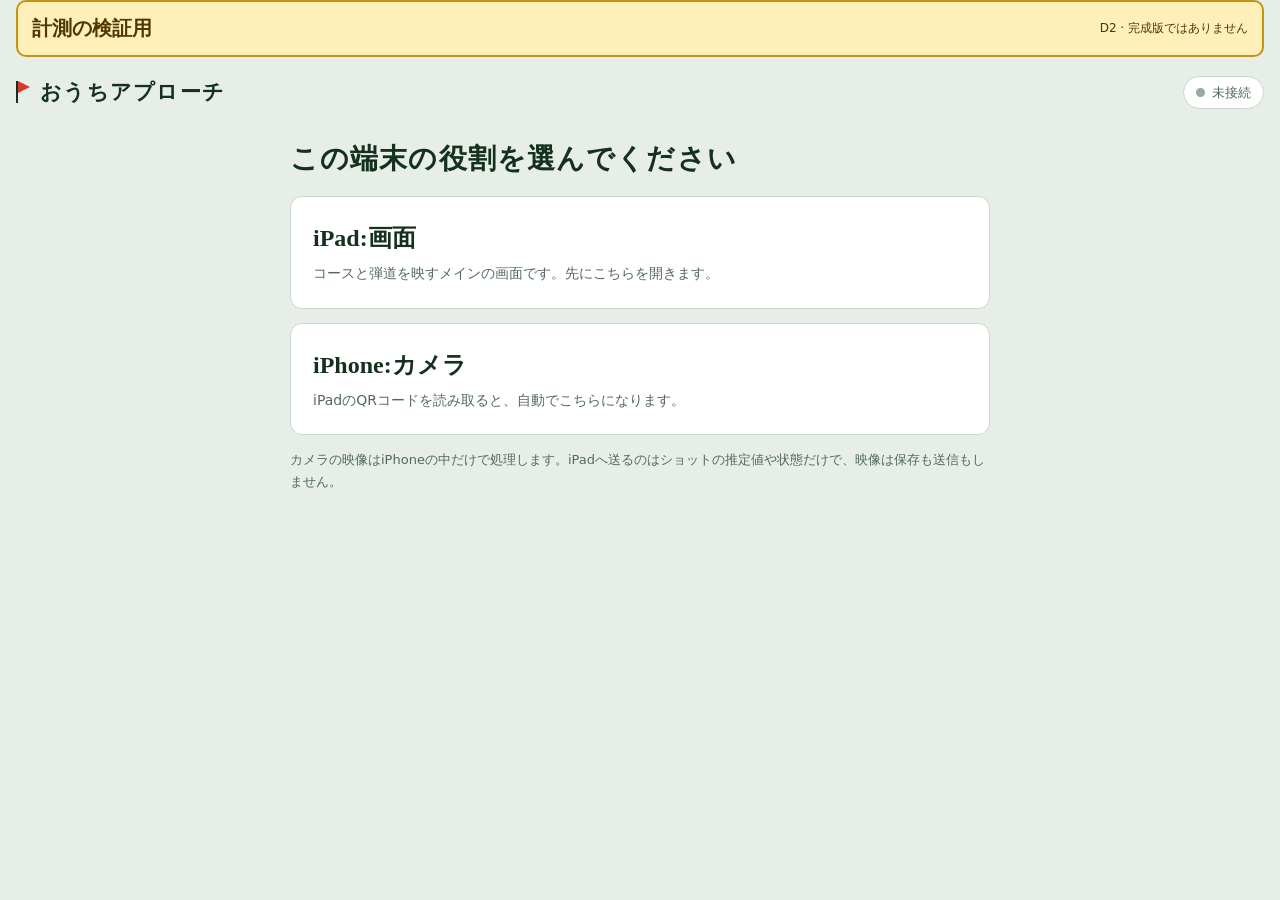
==== commit 96eb31d5: "Add files via upload" ====
--- a/index.html
+++ b/index.html
@@ -7,12 +7,13 @@
 <meta http-equiv="Content-Security-Policy" content="default-src 'none'; script-src 'self'; style-src 'self'; img-src 'self' data: blob:; media-src 'self' blob: mediastream:; connect-src 'self' https://0.peerjs.com wss://0.peerjs.com; manifest-src 'self'; base-uri 'none'; form-action 'none'; object-src 'none'">
 <meta name="theme-color" content="#173a25">
 <meta name="apple-mobile-web-app-capable" content="yes">
-<title>おうちアプローチ</title>
+<title>おうちアプローチ｜検証用 D2</title>
 <link rel="icon" href="data:,">
-<link rel="stylesheet" href="style.css?v=15a1">
+<link rel="stylesheet" href="style.css?v=15diag2">
 </head>
 <body>
 
+<div class="test-banner"><strong>計測の検証用</strong><span>D2 · 完成版ではありません</span></div>
 <header class="top">
   <p class="brand"><span class="flagmark" aria-hidden="true"></span>おうちアプローチ</p>
   <span class="pill" id="connPill"><i class="dot" id="connDot"></i><span id="connText">未接続</span></span>
@@ -30,12 +31,40 @@
     <b>iPhone:カメラ</b>
     <span>iPadのQRコードを読み取ると、自動でこちらになります。</span>
   </button>
-  <p class="note">カメラの映像はiPhoneの中だけで処理します。iPadへ送るのはショットの推定値や状態だけで、映像は保存も送信もしません。</p>
+  <p class="note">カメラの映像はiPhoneの中だけで処理します。iPadへ送るのはショットの推定値や状態だけで、映像は保存も送信もしません。</p>
 </main>
 
 <!-- ============ CAMERA (iPhone) ============ -->
 <main id="camView" class="narrow stack" hidden>
-  <section class="card stack" id="camPair">
+
+  <section class="statuscard" id="camStatus" data-state="off">
+    <b id="stateText">カメラを開始してください</b>
+    <span id="stateSub">ボールの真後ろ・床に近い低い位置に縦向きで固定し、実際の距離を設定してください</span>
+  </section>
+
+  <p class="capture-status" id="liveDiagnostic" aria-live="polite">映像処理：カメラ開始待ち</p>
+  <div class="stage" id="stage">
+    <video id="vid" playsinline muted autoplay></video>
+    <canvas id="overlay"></canvas>
+    <div class="empty" id="stageEmpty">カメラは止まっています</div>
+  </div>
+  <div class="row">
+    <button class="btn primary big" id="camStart">カメラを開始</button>
+    <button class="btn" id="camStop" hidden>カメラを止める</button>
+    <button class="btn" id="camFlip">インカメラに切り替え</button>
+  </div>
+  <section class="card setup-guide">
+    <h2>① iPhoneの置き方</h2>
+    <p class="placement-line">iPhone → <b>1.20m</b> → 球 → 狙うカゴ</p>
+    <p>真後ろ・縦向き・背面カメラ。低い位置に固定し、球とカゴが同じ方向に見えるようにします。</p>
+    <p class="note">1.20mは今回の検証配置です。レンズから球の中心まで測り、下の距離設定を合わせてください。高さの最適値は検証中です。</p>
+          <div class="field"><label for="sDist">カメラからボールまでの距離</label><output id="oDist"></output><input id="sDist" type="range" min="1" max="3.5" step="0.01" value="1.8"></div>
+    <h2>② 最初の球だけタップ</h2>
+    <p>白い点線の円が球に重なることを確認。2球目以降は同じ場所に置けば自動認識します。</p>
+    <h2>③ 1球打って確認</h2>
+    <p>反応しなければ画面下の赤いボタンを押し、保存された記録を送ってください。映像は保存しません。</p>
+  </section>
+    <section class="card stack" id="camPair">
     <h2>iPadとつなぐ</h2>
     <p>iPadに出ているQRコードを、iPhoneの<b>カメラアプリ</b>で読み取ってください。自動でつながります。</p>
     <details>
@@ -47,23 +76,10 @@
     </details>
   </section>
 
-  <section class="statuscard" id="camStatus" data-state="off">
-    <b id="stateText">カメラを開始してください</b>
-    <span id="stateSub">ボールの真後ろ・床に近い低い位置に縦向きで固定し、実際の距離を設定してください</span>
-  </section>
-
-  <div class="stage" id="stage">
-    <video id="vid" playsinline muted autoplay></video>
-    <canvas id="overlay"></canvas>
-    <div class="empty" id="stageEmpty">カメラは止まっています</div>
+  <div class="diagnostic-dock">
+    <button class="btn miss-button" id="markMiss">打っても反応しなかった<br><small>押すと診断記録を保存します</small></button>
+    <button class="btn" id="exportDiagnostics">記録を保存</button>
   </div>
-  <div class="row">
-    <button class="btn primary big" id="camStart">カメラを開始</button>
-    <button class="btn" id="camStop" hidden>カメラを止める</button>
-    <button class="btn" id="camFlip">インカメラに切り替え</button>
-  </div>
-  <p class="note">カメラを開始するたびに、置いたボールを映像の上でタップして置き場所を登録します。カメラの傾きは「カメラを開始」のときに許可を求められる傾きセンサーで測ります。しばらく触らないと画面を暗くします(タップで戻ります)。<span class="ver">版 v15α1・検証用</span></p>
-
   <section class="card" id="camResult" hidden>
     <div class="readout four">
       <div><span>球速（推定）</span><b id="cSpeed">–</b></div>
@@ -82,12 +98,11 @@
   <details class="card">
     <summary>計測の設定</summary>
     <p class="note">検証用です。開始ごとに距離設定とボール位置を確認してください。通常時の映像・画像は保存しません。</p>
-    <button class="btn" id="exportDiagnostics">診断記録を保存（数値のみ）</button>
     <div class="stack mt">
       <p class="kv">カメラの傾き <b id="tiltOut">–</b></p>
       <p class="kv">空気抵抗の補正（手動） <b id="oDrag">×1.00</b> <button class="linkbtn" id="dragReset">元に戻す</button></p>
       <button class="btn" id="reTee">置き場所を登録し直す</button>
-      <div class="field"><label for="sDist">カメラからボールまでの距離</label><output id="oDist"></output><input id="sDist" type="range" min="1" max="3.5" step="0.01" value="1.8"></div>
+
       <div class="field"><label for="sDiam">ボールの直径</label><output id="oDiam"></output><input id="sDiam" type="range" min="30" max="80" step="0.5" value="42"></div>
       <div class="field"><label for="sMass">練習ボールの重さ</label><output id="oMass"></output><input id="sMass" type="range" min="2" max="20" step="0.5" value="5"></div>
       <div class="field"><label for="sCor">練習ボールの反発係数</label><output id="oCor"></output><input id="sCor" type="range" min="0.3" max="0.85" step="0.01" value="0.55"></div>
@@ -102,11 +117,6 @@
     </div>
   </details>
 </main>
-<div class="blackout" id="blackout" hidden>
-  <b id="boText">打ってOK</b>
-  <span>省電力中です。タップで戻ります</span>
-</div>
-
 <!-- ============ iPad: 1画面だけ ============ -->
 <main id="playView" hidden>
   <section class="minw0">
@@ -166,9 +176,9 @@
 
 <div class="toast" id="toast" hidden></div>
 
-<script src="vendor/three.min.js?v=15a1"></script>
-<script src="vendor/peerjs.min.js?v=15a1"></script>
-<script src="vendor/qrcode.js?v=15a1"></script>
-<script src="app.js?v=15a1"></script>
+<script src="vendor/three.min.js?v=15diag2"></script>
+<script src="vendor/peerjs.min.js?v=15diag2"></script>
+<script src="vendor/qrcode.js?v=15diag2"></script>
+<script src="app.js?v=15diag2"></script>
 </body>
 </html>
--- a/style.css
+++ b/style.css
@@ -1,283 +1,299 @@
-/* おうちアプローチ — 朝のリンクスコースとヤーデージブック。
-   Layout: iPadはホーム(キービジュアル+チェックリスト+遊び方カード)→選択→プレイ(3D全面+看板+リーダーボード、右にスコアカード)。iPhoneは縦1カラム。
-   単一のライトテーマで、屋外の朝の光を表す(ダークモードは持たない) */
-:root{
-  --mist:#e7eee8;     /* 背景:朝もやの芝 */
-  --paper:#ffffff;    /* スコアカード */
-  --ink:#16301f;      /* 文字:深いコースグリーン */
-  --ink2:#526a5a;
-  --rule:#cbd8cd;
-  --board:#173a25;    /* リーダーボード */
-  --board2:#1f4a30;
-  --flag:#d63a2a;     /* ピンフラッグ */
-  --sand:#dcc89c;
-  --ready:#1f9d55;
-  --p1:#d63a2a; --p2:#2d6fd1;
-  --serif:"Hiragino Mincho ProN","Yu Mincho","Noto Serif JP",serif;
-  --sans:"Hiragino Sans","Hiragino Kaku Gothic ProN","Noto Sans JP",system-ui,sans-serif;
-  --num:"Avenir Next Condensed","DIN Condensed","Roboto Condensed","Arial Narrow",sans-serif;
-  color-scheme:light;
-}
-*{box-sizing:border-box}
-html,body{margin:0;min-height:100%}
-body{background:var(--mist);color:var(--ink);font-family:var(--sans);font-size:15px;line-height:1.65;-webkit-tap-highlight-color:transparent;
-  padding-inline:max(16px,env(safe-area-inset-left,0px));padding-block:env(safe-area-inset-top,0px) calc(24px + env(safe-area-inset-bottom,0px))}
-button,input,select{font:inherit;color:inherit}
-[hidden]{display:none!important}
-p{margin:0}
-b{font-weight:700}
-.top{display:flex;flex-wrap:wrap;align-items:center;gap:12px;padding-block:10px;margin-bottom:10px}
-.brand{font-family:var(--serif);font-weight:700;font-size:21px;letter-spacing:.06em;margin:0;display:flex;align-items:center;gap:10px}
-.flagmark{width:14px;height:22px;position:relative;border-left:2px solid var(--ink)}
-.flagmark::after{content:"";position:absolute;left:0;top:0;border-left:12px solid var(--flag);border-top:6px solid transparent;border-bottom:6px solid transparent}
-.pill{margin-left:auto;display:inline-flex;align-items:center;gap:7px;font-size:13px;color:var(--ink2);background:var(--paper);border:1px solid var(--rule);padding:5px 12px;border-radius:999px}
-.dot{width:9px;height:9px;border-radius:50%;background:#9aa9a0}
-.dot.on{background:var(--ready)} .dot.off{background:var(--flag)} .dot.wait{background:#d08a1c}
-.linkbtn{border:0;background:none;color:var(--ink2);text-decoration:underline;text-underline-offset:3px;cursor:pointer;font-size:14px;padding:6px 2px}
-.linkbtn.left{align-self:flex-start}
-.narrow{max-width:700px;margin-inline:auto}
-.wide{max-width:1180px;margin-inline:auto}
-.stack{display:flex;flex-direction:column;gap:14px}
-.minw0{min-width:0}
-.mt{margin-top:10px}
-.title{font-family:var(--serif);font-size:28px;font-weight:700;margin:6px 0 0;letter-spacing:.04em;text-wrap:balance}
-h2{font-family:var(--serif);font-size:20px;font-weight:700;margin:0;text-wrap:balance}
-.sethead{font-size:15px}
-.note{font-size:13px;color:var(--ink2)}
-.card{background:var(--paper);border:1px solid var(--rule);border-radius:10px;padding:16px}
-.row{display:flex;flex-wrap:wrap;gap:10px}
-.row > *{flex:1 1 120px}
-button:focus-visible,input:focus-visible,summary:focus-visible{outline:3px solid var(--flag);outline-offset:2px}
-.btn{display:inline-flex;align-items:center;justify-content:center;border:1px solid var(--rule);background:var(--paper);padding:10px 18px;border-radius:8px;font-weight:700;cursor:pointer;min-height:48px;color:var(--ink)}
-.btn.primary{background:var(--board);border-color:var(--board);color:#fff}
-.btn.quiet{background:transparent}
-.btn.big{font-size:18px;min-height:58px}
-.btn:disabled{opacity:.45;cursor:not-allowed}
-details summary{cursor:pointer;font-weight:700;padding:2px 0}
-.field{display:grid;grid-template-columns:1fr auto;gap:4px 10px;align-items:center;font-size:14px}
-.field input[type=range]{grid-column:1/-1;width:100%;accent-color:var(--board)}
-.field output{font-family:var(--num);font-weight:700;font-size:16px}
-.seg{display:inline-flex;background:var(--mist);border:1px solid var(--rule);border-radius:10px;padding:4px;gap:4px}
-.seg button{flex:1;white-space:nowrap;border:0;background:transparent;border-radius:7px;padding:6px 16px;font-weight:700;font-size:15px;color:var(--ink2);cursor:pointer;min-height:44px}
-#limitSeg button{font-family:var(--num);font-size:22px;min-width:64px}
-.seg button[aria-pressed="true"]{background:var(--board);color:#fff}
-.switch{display:flex;align-items:center;gap:10px;font-size:14px;cursor:pointer}
-.switch input{width:22px;height:22px;accent-color:var(--board)}
-
-/* role */
-.rolecard{display:flex;flex-direction:column;align-items:flex-start;gap:4px;text-align:left;border:1px solid var(--rule);background:var(--paper);border-radius:12px;padding:22px;cursor:pointer;color:var(--ink)}
-.rolecard b{font-family:var(--serif);font-size:24px}
-.rolecard span{color:var(--ink2);font-size:14px}
-.rolecard:hover{border-color:var(--board)}
-
-/* iPhone */
-.code{font-family:var(--num);font-size:26px;font-weight:700;letter-spacing:.12em;text-transform:uppercase;padding:6px 12px;border:1px solid var(--rule);border-radius:8px;background:var(--mist);min-width:0}
-.statuscard{display:flex;flex-direction:column;gap:2px;border-radius:12px;padding:18px;background:var(--paper);border:1px solid var(--rule)}
-.statuscard b{font-size:26px;line-height:1.3}
-.statuscard span{font-size:14px;color:var(--ink2)}
-.statuscard[data-state="ready"]{background:var(--ready);border-color:var(--ready);color:#fff}
-.statuscard[data-state="ready"] span{color:#dff5e7}
-.statuscard[data-state="track"]{background:#d08a1c;border-color:#d08a1c;color:#fff}
-.statuscard[data-state="track"] span{color:#fff1d6}
-.statuscard[data-state="error"] b{color:var(--flag)}
-.stage{position:relative;background:#0e1a12;border-radius:12px;overflow:hidden;aspect-ratio:16/9;max-width:100%}
-.stage video{width:100%;height:100%;object-fit:contain;display:block}
-.stage canvas{position:absolute;inset:0;width:100%;height:100%;touch-action:manipulation}
-.stage .empty{position:absolute;inset:0;display:grid;place-items:center;color:#9fb3a5;font-size:14px;padding:16px;text-align:center}
-.blackout{position:fixed;inset:0;background:#000;z-index:30;display:flex;flex-direction:column;align-items:center;justify-content:center;gap:8px;color:#4d5a52;text-align:center;padding:24px}
-.blackout b{font-size:30px;color:#2d7a4f}
-.blackout span{font-size:13px}
-.readout{display:grid;gap:8px}
-.readout.three{grid-template-columns:repeat(3,minmax(0,1fr))}
-.readout div{background:var(--mist);border-radius:8px;padding:8px 10px;min-width:0}
-.readout b{display:block;font-family:var(--num);font-size:26px;line-height:1.15;white-space:nowrap;overflow:hidden;text-overflow:ellipsis}
-.readout span{font-size:12px;color:var(--ink2)}
-
-/* iPad home */
-.home{max-width:1180px;margin-inline:auto;display:flex;flex-direction:column;gap:0}
-.hero{position:relative;border-radius:14px;overflow:hidden;min-height:clamp(240px,38vh,380px);background:linear-gradient(180deg,#f6d9ad 0%,#bcd9e6 45%,#6f9a63 46%,#2f6b3a 100%);background-size:cover;background-position:center 60%;display:flex;align-items:flex-start}
-.hero::after{content:"";position:absolute;inset:0;background:linear-gradient(180deg,rgba(10,30,18,.34) 0%,rgba(10,30,18,0) 55%)}
-.herotext{position:relative;z-index:1;padding:28px 32px;color:#fff;text-shadow:0 2px 18px rgba(0,0,0,.35)}
-.herotext h1{font-family:var(--serif);font-size:clamp(34px,5vw,56px);font-weight:700;letter-spacing:.08em;margin:0;line-height:1.2}
-.herotext p{font-size:16px;margin-top:6px}
-.checklist{list-style:none;margin:-34px 24px 18px;padding:0;position:relative;z-index:2;display:grid;grid-template-columns:repeat(3,minmax(0,1fr));background:var(--paper);border:1px solid var(--rule);border-radius:12px;box-shadow:0 10px 30px rgba(22,48,31,.12);overflow:hidden}
-.checklist li{display:flex;gap:12px;align-items:flex-start;padding:14px 16px;min-width:0}
-.checklist li + li{border-left:1px solid var(--rule)}
-.checklist i{flex:none;width:24px;height:24px;border-radius:50%;border:2px solid var(--rule);margin-top:2px;position:relative}
-.checklist li.done i{background:var(--ready);border-color:var(--ready)}
-.checklist li.done i::after{content:"";position:absolute;left:7px;top:3px;width:6px;height:11px;border:solid #fff;border-width:0 2.5px 2.5px 0;transform:rotate(45deg)}
-.checklist b{display:block;font-size:15px}
-.checklist span{display:block;font-size:12px;color:var(--ink2);line-height:1.5}
-@media (max-width:760px){.checklist{grid-template-columns:minmax(0,1fr);margin-inline:12px}.checklist li + li{border-left:0;border-top:1px solid var(--rule)}}
-.homegrid{display:grid;grid-template-columns:minmax(0,1fr) 292px;gap:18px;align-items:start}
-@media (max-width:860px){.homegrid{grid-template-columns:minmax(0,1fr)}}
-.modes{display:grid;grid-template-columns:1fr 1fr;gap:16px}
-@media (max-width:560px){.modes{grid-template-columns:1fr}}
-.modecard{display:flex;flex-direction:column;text-align:left;border:1px solid var(--rule);background:var(--paper);border-radius:12px;padding:0;cursor:pointer;overflow:hidden;color:var(--ink);transition:transform .15s,box-shadow .15s}
-.modecard:hover{transform:translateY(-2px);box-shadow:0 12px 28px rgba(22,48,31,.14)}
-.modecard .art{display:block;aspect-ratio:16/10;background:linear-gradient(160deg,#9fcf8a,#3f7f45);background-size:cover;background-position:center}
-.modecard .mbody{display:flex;flex-direction:column;gap:4px;padding:14px 18px 16px}
-.modecard b{font-family:var(--serif);font-size:28px;letter-spacing:.04em}
-.modecard .mbody > span{font-size:14px;color:var(--ink2)}
-.modecard em{font-style:normal;font-size:12px;font-weight:700;color:var(--board);background:var(--mist);align-self:flex-start;border-radius:4px;padding:1px 8px;margin-top:6px}
-.settings{display:flex;flex-direction:column;gap:10px}
-.setrow{display:flex;flex-wrap:wrap;align-items:center;justify-content:space-between;gap:12px}
-.connect{display:flex;flex-direction:column;align-items:center;text-align:center;gap:10px}
-.connect canvas{width:200px;height:200px;max-width:100%}
-.paired-mark{display:none;width:88px;height:88px;border-radius:50%;background:var(--ready);position:relative;margin:8px auto}
-.paired-mark::after{content:"";position:absolute;left:31px;top:18px;width:22px;height:40px;border:solid #fff;border-width:0 7px 7px 0;transform:rotate(45deg)}
-.connect.paired canvas{display:none}
-.connect.paired .paired-mark{display:block}
-.codeline{font-size:12px;color:var(--ink2)}
-.codeline b{font-family:var(--num);font-size:19px;color:var(--ink);letter-spacing:.1em}
-.readyline{display:flex;align-items:center;gap:10px;font-weight:700;padding:10px 14px;border-radius:8px;background:var(--mist);width:100%;justify-content:center;font-size:14px}
-.readyline i{width:11px;height:11px;border-radius:50%;background:#9aa9a0}
-.readyline[data-state="ready"]{background:var(--ready);color:#fff}
-.readyline[data-state="ready"] i{background:#fff}
-.readyline[data-state="wait"] i,.readyline[data-state="track"] i{background:#d08a1c}
-
-/* free setup: 距離はヤーデージ杭のように並べる */
-.distgrid{display:grid;grid-template-columns:repeat(5,minmax(0,1fr));gap:10px}
-@media (max-width:560px){.distgrid{grid-template-columns:repeat(3,minmax(0,1fr))}}
-.distgrid button{border:1px solid var(--rule);background:var(--paper);border-radius:10px;padding:14px 6px 12px;cursor:pointer;color:var(--ink);display:flex;flex-direction:column;align-items:center;gap:0}
-.distgrid button b{font-family:var(--num);font-size:40px;line-height:1}
-.distgrid button small{font-size:12px;color:var(--ink2)}
-.distgrid button:hover{border-color:var(--board)}
-.distgrid button.strong{grid-column:1/-1;flex-direction:row;justify-content:center;gap:12px;background:var(--board);color:#fff;border-color:var(--board)}
-.distgrid button.strong small{color:#cfe3d4;font-size:14px}
-
-/* course setup: ヤーデージブックのページ */
-.setuprow{display:grid;grid-template-columns:auto minmax(0,1fr);gap:14px}
-@media (max-width:700px){.setuprow{grid-template-columns:minmax(0,1fr)}}
-.namefield{display:flex;align-items:center;gap:8px;border:1px solid var(--rule);border-radius:8px;padding:8px 12px;background:var(--mist)}
-.namefield i{width:12px;height:12px;border-radius:50%;flex:none}
-.namefield.c1 i{background:var(--p1)} .namefield.c2 i{background:var(--p2)}
-.namefield input{border:0;background:transparent;width:100%;font-weight:700;font-size:16px;min-width:0}
-.coursegrid{display:grid;grid-template-columns:repeat(3,minmax(0,1fr));gap:16px}
-@media (max-width:900px){.coursegrid{grid-template-columns:repeat(2,minmax(0,1fr))}}
-@media (max-width:520px){.coursegrid{grid-template-columns:minmax(0,1fr)}}
-.ccard{display:flex;flex-direction:column;text-align:left;border:1px solid var(--rule);background:var(--paper);border-radius:12px;padding:0;cursor:pointer;min-width:0;color:var(--ink);overflow:hidden;transition:transform .15s,box-shadow .15s}
-.ccard:hover{transform:translateY(-2px);box-shadow:0 12px 28px rgba(22,48,31,.14)}
-.ccard .art{position:relative;display:block;aspect-ratio:4/3;background:linear-gradient(160deg,#9fcf8a,#3f7f45);background-size:cover;background-position:center}
-.ccard .art canvas{position:absolute;right:10px;bottom:10px;width:34%;aspect-ratio:3/4;border-radius:6px;box-shadow:0 4px 14px rgba(0,0,0,.25)}
-.ccard .cbody{padding:12px 16px 16px;display:grid;grid-template-columns:minmax(0,1fr) auto;gap:2px 12px;align-items:end}
-.ccard .cbody b{font-family:var(--serif);font-size:21px;letter-spacing:.03em}
-.ccard .cbody .d{grid-column:1/-1;font-size:13px;color:var(--ink2)}
-.ccard .stat{display:flex;gap:14px;align-items:baseline;grid-row:1}
-.ccard .stat span{font-size:11px;color:var(--ink2)}
-.ccard .stat strong{font-family:var(--num);font-size:24px;line-height:1;color:var(--ink)}
-.ccard .style{font-size:11px;font-weight:700;border-radius:4px;padding:1px 8px;background:var(--mist);color:var(--ink2);justify-self:start}
-.ccard .style.tech{background:#fbe7e3;color:#a2301f}
-
-/* play */
-#playView{display:grid;grid-template-columns:minmax(0,1fr) 300px;gap:14px;align-items:start;max-width:1400px;margin-inline:auto}
-@media (max-width:900px){#playView{grid-template-columns:minmax(0,1fr)}}
-.world{position:relative;border-radius:14px;overflow:hidden;background:#b8d7e6;height:min(calc(100vh - 96px),78vw);min-height:440px;max-width:100%}
-.world > canvas:first-child{display:block;width:100%;height:100%;touch-action:manipulation}
-/* ティーグラウンドの看板 */
-.teesign{position:absolute;left:14px;top:14px;background:linear-gradient(180deg,#1f4a30,#173a25);color:#fff;border-radius:8px;padding:10px 16px 12px;box-shadow:0 6px 18px rgba(0,0,0,.25),inset 0 0 0 1px rgba(255,255,255,.12);max-width:40%;min-width:0;pointer-events:none}
-.teesign .par{display:block;font-family:var(--num);font-weight:700;font-size:15px;color:#cfe3d4}
-.teesign b{display:block;font-family:var(--serif);font-size:26px;letter-spacing:.06em;line-height:1.25;white-space:nowrap;overflow:hidden;text-overflow:ellipsis}
-.teesign .s{display:block;font-size:12px;color:#cfe3d4}
-.playercard{position:absolute;right:14px;top:14px;background:rgba(255,255,255,.94);color:var(--ink);border-radius:8px;padding:8px 14px;text-align:right;box-shadow:0 6px 18px rgba(0,0,0,.15);max-width:38%;min-width:0;pointer-events:none}
-.playercard .k{display:block;font-size:13px;font-weight:700;color:var(--ink2)}
-.playercard b{display:block;font-family:var(--num);font-size:30px;line-height:1.1}
-.playercard .s{display:block;font-size:13px;font-weight:700}
-.playercard .s.rough{color:#a2301f}
-/* 打ってOK */
-.ready{position:absolute;left:50%;bottom:92px;transform:translateX(-50%);display:flex;align-items:center;gap:12px;border-radius:999px;padding:10px 26px;font-weight:700;font-size:18px;background:rgba(255,255,255,.9);color:var(--ink2);pointer-events:none;white-space:nowrap;box-shadow:0 6px 18px rgba(0,0,0,.15)}
-.ready i{width:12px;height:12px;border-radius:50%;background:#9aa9a0}
-.ready[data-state="wait"] i,.ready[data-state="track"] i{background:#d08a1c}
-.ready[data-state="ready"]{background:var(--ready);color:#fff;font-size:36px;padding:14px 48px;letter-spacing:.08em;bottom:100px}
-.ready[data-state="ready"] i{width:18px;height:18px;background:#fff;animation:pulse 1.3s ease-out infinite}
-.ready[data-state="track"]{background:#d08a1c;color:#fff}
-.ready[data-state="adjust"]{background:var(--flag);color:#fff;font-size:20px}
-.ready[data-state="adjust"] i{background:#fff}
-.readyline[data-state="adjust"]{background:var(--flag);color:#fff}
-.readyline[data-state="adjust"] i{background:#fff}
-@keyframes pulse{0%{box-shadow:0 0 0 0 rgba(255,255,255,.9)}100%{box-shadow:0 0 0 14px rgba(255,255,255,0)}}
-.world[data-ready="ready"]{box-shadow:0 0 0 4px var(--ready)}
-.banner{position:absolute;left:50%;top:40%;transform:translate(-50%,-50%);background:rgba(255,255,255,.95);color:var(--ink);border-radius:12px;padding:14px 32px;font-family:var(--serif);font-weight:700;font-size:32px;white-space:nowrap;max-width:92%;overflow:hidden;text-overflow:ellipsis;pointer-events:none;text-align:center;box-shadow:0 10px 30px rgba(0,0,0,.2)}
-.banner small{display:block;font-family:var(--sans);font-size:15px;color:var(--ink2)}
-.banner.good{background:var(--ready);color:#fff}
-.banner.good small{color:#e1f6e9}
-.banner.bad{background:var(--flag);color:#fff}
-.banner.bad small{color:#ffe3de}
-.profile{position:absolute;left:14px;bottom:92px;width:230px;height:96px;border-radius:8px;background:rgba(255,255,255,.9);pointer-events:none;box-shadow:0 6px 18px rgba(0,0,0,.12)}
-.aimbar{position:absolute;right:14px;top:50%;transform:translateY(-50%);display:flex;flex-direction:column;align-items:stretch;gap:6px;background:rgba(255,255,255,.92);padding:10px;border-radius:10px;box-shadow:0 6px 18px rgba(0,0,0,.15)}
-.aimbar .aimlabel{font-size:12px;font-weight:700;color:var(--ink2);text-align:center}
-.aimbar div{display:flex;gap:6px}
-.aimbar button,.viewbtns button{border:1px solid var(--rule);background:var(--paper);color:var(--ink);border-radius:8px;padding:6px 12px;font-size:15px;font-weight:700;cursor:pointer;min-height:44px;min-width:48px}
-.viewbtns{position:absolute;right:14px;bottom:92px;display:flex;gap:0;border-radius:8px;overflow:hidden;box-shadow:0 6px 18px rgba(0,0,0,.15)}
-.viewbtns button{border-radius:0;border:0}
-.viewbtns button[aria-pressed="true"]{background:var(--board);color:#fff}
-/* リーダーボード */
-.board{position:absolute;left:0;right:0;bottom:0;display:grid;grid-template-columns:repeat(7,minmax(0,1fr));background:linear-gradient(180deg,#1f4a30,#132f1e);color:#fff;pointer-events:none;border-top:3px solid #0d2416}
-.board div{padding:8px 14px 10px;min-width:0}
-.board div + div{border-left:1px solid rgba(255,255,255,.12)}
-.board span{display:block;font-size:12px;color:#b9d2c0}
-.board b{font-family:var(--num);font-weight:700;font-size:30px;line-height:1.05;letter-spacing:.02em}
-.board em{font-style:normal;font-size:12px;color:#b9d2c0;margin-left:4px}
-.board .hi{background:rgba(214,58,42,.22)}
-.board .hi b{color:#ffd9d2}
-@media (max-width:700px){.board b{font-size:22px}.board div{padding:6px 8px}.profile{display:none}}
-.result{position:absolute;inset:0;background:rgba(14,30,20,.55);display:grid;place-items:center;padding:20px}
-.resultcard{background:var(--paper);border-radius:14px;padding:26px 30px;text-align:center;width:min(560px,100%);box-shadow:0 20px 50px rgba(0,0,0,.3);display:flex;flex-direction:column;gap:14px}
-.reskicker{font-size:14px;color:var(--ink2);font-weight:700}
-.result h2{font-size:40px;letter-spacing:.06em}
-.restable{border-collapse:collapse;font-size:17px;width:100%}
-.restable td,.restable th{padding:8px 10px;border-bottom:1px solid var(--rule);text-align:left}
-.restable th{font-size:12px;color:var(--ink2);font-weight:700}
-.restable .n{text-align:right;font-family:var(--num);font-size:28px;font-weight:700}
-.restable .win td{color:var(--ready);font-weight:700}
-/* スコアカード */
-.side .card{padding:14px}
-.stats{display:grid;grid-template-columns:1fr 1fr;border:1px solid var(--rule);border-radius:8px;overflow:hidden}
-.stats div{padding:8px 12px;border-bottom:1px solid var(--rule)}
-.stats div:nth-child(odd){border-right:1px solid var(--rule)}
-.stats div:nth-last-child(-n+2){border-bottom:0}
-.stats span{display:block;font-size:12px;color:var(--ink2)}
-.stats b{font-family:var(--num);font-size:28px;line-height:1.1}
-.players{display:grid;gap:8px}
-.pcard{border:1px solid var(--rule);border-radius:8px;padding:10px 12px;display:grid;grid-template-columns:auto 1fr auto;gap:2px 10px;align-items:center}
-.pcard i{width:12px;height:12px;border-radius:50%;background:var(--pc)}
-.pcard b{font-size:16px}
-.pcard .sc{font-family:var(--num);font-size:34px;font-weight:700;text-align:right;line-height:1}
-.pcard .st{grid-column:2/4;font-size:12px;color:var(--ink2)}
-.pcard.turn{border-color:var(--pc);box-shadow:inset 4px 0 0 var(--pc)}
-.pcard.c1{--pc:var(--p1)} .pcard.c2{--pc:var(--p2)}
-table.log{width:100%;border-collapse:collapse;font-size:13px}
-table.log th{background:var(--board);color:#fff;font-weight:700;font-size:12px;padding:6px 6px;text-align:left}
-table.log td{padding:6px 6px;border-bottom:1px solid var(--rule)}
-table.log .n{text-align:right;font-family:var(--num);font-size:15px;font-weight:700}
-table.log td.empty{color:var(--ink2);font-weight:400;font-family:var(--sans);text-align:left}
-table.log .bad{color:var(--flag)} table.log .good{color:var(--ready)}
-.logwrap{max-height:280px;overflow:auto;border-radius:6px}
-.toast{position:fixed;left:50%;bottom:calc(20px + env(safe-area-inset-bottom,0px));transform:translateX(-50%);background:var(--board);color:#fff;padding:10px 18px;border-radius:8px;font-size:14px;font-weight:700;z-index:40;max-width:90vw}
-@media (prefers-reduced-motion: reduce){*{transition:none!important;animation:none!important}}
-
-.corhelp{display:flex;flex-direction:column;gap:6px;background:var(--mist);border-radius:8px;padding:10px 12px;font-size:14px}
-.corhelp input{border:1px solid var(--rule);border-radius:6px;padding:6px 8px;font-size:18px;max-width:110px;background:var(--paper)}
-.corhelp .unit{flex:0 0 auto;align-self:center}
-.corhelp .row > input{flex:0 0 110px}
-@media (max-width:700px){.board{grid-template-columns:repeat(4,minmax(0,1fr))}.board div:nth-child(n+5){display:none}}
-table.log th{white-space:nowrap}
-table.log td.n{white-space:nowrap}
-
-/* シンプル版 */
-.board.six{grid-template-columns:repeat(6,minmax(0,1fr))}
-.connect.paired{padding-block:10px}
-.connect.paired .paired-mark{width:44px;height:44px;margin:0 auto}
-.connect.paired .paired-mark::after{left:15px;top:7px;width:11px;height:21px;border-width:0 4px 4px 0}
-.connect .codeline{display:flex;align-items:center;gap:6px;justify-content:center;flex-wrap:wrap}
-.connect.paired .codeline{display:none}
-.teesign b{font-family:var(--num);font-size:34px}
-.readout.four{grid-template-columns:repeat(2,minmax(0,1fr))}
-@media (min-width:520px){.readout.four{grid-template-columns:repeat(4,minmax(0,1fr))}}
-.kv{display:flex;align-items:center;gap:8px;flex-wrap:wrap;margin:0;font-size:14px;color:var(--ink2)}
-.kv b{color:var(--ink);font-family:var(--num);font-size:16px}
-.statuscard[data-state="tap"]{border-color:#ffd24a}
-.lie{display:flex;gap:6px}
-.lie button{flex:1;border:1px solid var(--rule);background:#fff;border-radius:8px;padding:8px 6px;font:inherit;font-weight:700;color:var(--ink2)}
-.lie button[aria-pressed="true"]{background:var(--ink);color:#fff;border-color:var(--ink)}
-.ver{display:inline-block;margin-left:6px;opacity:.6;font-size:12px}
+/* おうちアプローチ — 朝のリンクスコースとヤーデージブック。
+   Layout: iPadはホーム(キービジュアル+チェックリスト+遊び方カード)→選択→プレイ(3D全面+看板+リーダーボード、右にスコアカード)。iPhoneは縦1カラム。
+   単一のライトテーマで、屋外の朝の光を表す(ダークモードは持たない) */
+:root{
+  --mist:#e7eee8;     /* 背景:朝もやの芝 */
+  --paper:#ffffff;    /* スコアカード */
+  --ink:#16301f;      /* 文字:深いコースグリーン */
+  --ink2:#526a5a;
+  --rule:#cbd8cd;
+  --board:#173a25;    /* リーダーボード */
+  --board2:#1f4a30;
+  --flag:#d63a2a;     /* ピンフラッグ */
+  --sand:#dcc89c;
+  --ready:#1f9d55;
+  --p1:#d63a2a; --p2:#2d6fd1;
+  --serif:"Hiragino Mincho ProN","Yu Mincho","Noto Serif JP",serif;
+  --sans:"Hiragino Sans","Hiragino Kaku Gothic ProN","Noto Sans JP",system-ui,sans-serif;
+  --num:"Avenir Next Condensed","DIN Condensed","Roboto Condensed","Arial Narrow",sans-serif;
+  color-scheme:light;
+}
+*{box-sizing:border-box}
+html,body{margin:0;min-height:100%}
+body{background:var(--mist);color:var(--ink);font-family:var(--sans);font-size:15px;line-height:1.65;-webkit-tap-highlight-color:transparent;
+  padding-inline:max(16px,env(safe-area-inset-left,0px));padding-block:env(safe-area-inset-top,0px) calc(24px + env(safe-area-inset-bottom,0px))}
+button,input,select{font:inherit;color:inherit}
+[hidden]{display:none!important}
+p{margin:0}
+b{font-weight:700}
+.top{display:flex;flex-wrap:wrap;align-items:center;gap:12px;padding-block:10px;margin-bottom:10px}
+.brand{font-family:var(--serif);font-weight:700;font-size:21px;letter-spacing:.06em;margin:0;display:flex;align-items:center;gap:10px}
+.flagmark{width:14px;height:22px;position:relative;border-left:2px solid var(--ink)}
+.flagmark::after{content:"";position:absolute;left:0;top:0;border-left:12px solid var(--flag);border-top:6px solid transparent;border-bottom:6px solid transparent}
+.pill{margin-left:auto;display:inline-flex;align-items:center;gap:7px;font-size:13px;color:var(--ink2);background:var(--paper);border:1px solid var(--rule);padding:5px 12px;border-radius:999px}
+.dot{width:9px;height:9px;border-radius:50%;background:#9aa9a0}
+.dot.on{background:var(--ready)} .dot.off{background:var(--flag)} .dot.wait{background:#d08a1c}
+.linkbtn{border:0;background:none;color:var(--ink2);text-decoration:underline;text-underline-offset:3px;cursor:pointer;font-size:14px;padding:6px 2px}
+.linkbtn.left{align-self:flex-start}
+.narrow{max-width:700px;margin-inline:auto}
+.wide{max-width:1180px;margin-inline:auto}
+.stack{display:flex;flex-direction:column;gap:14px}
+.minw0{min-width:0}
+.mt{margin-top:10px}
+.title{font-family:var(--serif);font-size:28px;font-weight:700;margin:6px 0 0;letter-spacing:.04em;text-wrap:balance}
+h2{font-family:var(--serif);font-size:20px;font-weight:700;margin:0;text-wrap:balance}
+.sethead{font-size:15px}
+.note{font-size:13px;color:var(--ink2)}
+.card{background:var(--paper);border:1px solid var(--rule);border-radius:10px;padding:16px}
+.row{display:flex;flex-wrap:wrap;gap:10px}
+.row > *{flex:1 1 120px}
+button:focus-visible,input:focus-visible,summary:focus-visible{outline:3px solid var(--flag);outline-offset:2px}
+.btn{display:inline-flex;align-items:center;justify-content:center;border:1px solid var(--rule);background:var(--paper);padding:10px 18px;border-radius:8px;font-weight:700;cursor:pointer;min-height:48px;color:var(--ink)}
+.btn.primary{background:var(--board);border-color:var(--board);color:#fff}
+.btn.quiet{background:transparent}
+.btn.big{font-size:18px;min-height:58px}
+.btn:disabled{opacity:.45;cursor:not-allowed}
+details summary{cursor:pointer;font-weight:700;padding:2px 0}
+.field{display:grid;grid-template-columns:1fr auto;gap:4px 10px;align-items:center;font-size:14px}
+.field input[type=range]{grid-column:1/-1;width:100%;accent-color:var(--board)}
+.field output{font-family:var(--num);font-weight:700;font-size:16px}
+.seg{display:inline-flex;background:var(--mist);border:1px solid var(--rule);border-radius:10px;padding:4px;gap:4px}
+.seg button{flex:1;white-space:nowrap;border:0;background:transparent;border-radius:7px;padding:6px 16px;font-weight:700;font-size:15px;color:var(--ink2);cursor:pointer;min-height:44px}
+#limitSeg button{font-family:var(--num);font-size:22px;min-width:64px}
+.seg button[aria-pressed="true"]{background:var(--board);color:#fff}
+.switch{display:flex;align-items:center;gap:10px;font-size:14px;cursor:pointer}
+.switch input{width:22px;height:22px;accent-color:var(--board)}
+
+/* role */
+.rolecard{display:flex;flex-direction:column;align-items:flex-start;gap:4px;text-align:left;border:1px solid var(--rule);background:var(--paper);border-radius:12px;padding:22px;cursor:pointer;color:var(--ink)}
+.rolecard b{font-family:var(--serif);font-size:24px}
+.rolecard span{color:var(--ink2);font-size:14px}
+.rolecard:hover{border-color:var(--board)}
+
+/* iPhone */
+.code{font-family:var(--num);font-size:26px;font-weight:700;letter-spacing:.12em;text-transform:uppercase;padding:6px 12px;border:1px solid var(--rule);border-radius:8px;background:var(--mist);min-width:0}
+.statuscard{display:flex;flex-direction:column;gap:2px;border-radius:12px;padding:18px;background:var(--paper);border:1px solid var(--rule)}
+.statuscard b{font-size:26px;line-height:1.3}
+.statuscard span{font-size:14px;color:var(--ink2)}
+.statuscard[data-state="ready"]{background:var(--ready);border-color:var(--ready);color:#fff}
+.statuscard[data-state="ready"] span{color:#dff5e7}
+.statuscard[data-state="track"]{background:#d08a1c;border-color:#d08a1c;color:#fff}
+.statuscard[data-state="track"] span{color:#fff1d6}
+.statuscard[data-state="error"] b{color:var(--flag)}
+.stage{position:relative;background:#0e1a12;border-radius:12px;overflow:hidden;aspect-ratio:16/9;max-width:100%}
+.stage video{width:100%;height:100%;object-fit:contain;display:block}
+.stage canvas{position:absolute;inset:0;width:100%;height:100%;touch-action:manipulation}
+.stage .empty{position:absolute;inset:0;display:grid;place-items:center;color:#9fb3a5;font-size:14px;padding:16px;text-align:center}
+.blackout{position:fixed;inset:0;background:#000;z-index:30;display:flex;flex-direction:column;align-items:center;justify-content:center;gap:8px;color:#4d5a52;text-align:center;padding:24px}
+.blackout b{font-size:30px;color:#2d7a4f}
+.blackout span{font-size:13px}
+.readout{display:grid;gap:8px}
+.readout.three{grid-template-columns:repeat(3,minmax(0,1fr))}
+.readout div{background:var(--mist);border-radius:8px;padding:8px 10px;min-width:0}
+.readout b{display:block;font-family:var(--num);font-size:26px;line-height:1.15;white-space:nowrap;overflow:hidden;text-overflow:ellipsis}
+.readout span{font-size:12px;color:var(--ink2)}
+
+/* iPad home */
+.home{max-width:1180px;margin-inline:auto;display:flex;flex-direction:column;gap:0}
+.hero{position:relative;border-radius:14px;overflow:hidden;min-height:clamp(240px,38vh,380px);background:linear-gradient(180deg,#f6d9ad 0%,#bcd9e6 45%,#6f9a63 46%,#2f6b3a 100%);background-size:cover;background-position:center 60%;display:flex;align-items:flex-start}
+.hero::after{content:"";position:absolute;inset:0;background:linear-gradient(180deg,rgba(10,30,18,.34) 0%,rgba(10,30,18,0) 55%)}
+.herotext{position:relative;z-index:1;padding:28px 32px;color:#fff;text-shadow:0 2px 18px rgba(0,0,0,.35)}
+.herotext h1{font-family:var(--serif);font-size:clamp(34px,5vw,56px);font-weight:700;letter-spacing:.08em;margin:0;line-height:1.2}
+.herotext p{font-size:16px;margin-top:6px}
+.checklist{list-style:none;margin:-34px 24px 18px;padding:0;position:relative;z-index:2;display:grid;grid-template-columns:repeat(3,minmax(0,1fr));background:var(--paper);border:1px solid var(--rule);border-radius:12px;box-shadow:0 10px 30px rgba(22,48,31,.12);overflow:hidden}
+.checklist li{display:flex;gap:12px;align-items:flex-start;padding:14px 16px;min-width:0}
+.checklist li + li{border-left:1px solid var(--rule)}
+.checklist i{flex:none;width:24px;height:24px;border-radius:50%;border:2px solid var(--rule);margin-top:2px;position:relative}
+.checklist li.done i{background:var(--ready);border-color:var(--ready)}
+.checklist li.done i::after{content:"";position:absolute;left:7px;top:3px;width:6px;height:11px;border:solid #fff;border-width:0 2.5px 2.5px 0;transform:rotate(45deg)}
+.checklist b{display:block;font-size:15px}
+.checklist span{display:block;font-size:12px;color:var(--ink2);line-height:1.5}
+@media (max-width:760px){.checklist{grid-template-columns:minmax(0,1fr);margin-inline:12px}.checklist li + li{border-left:0;border-top:1px solid var(--rule)}}
+.homegrid{display:grid;grid-template-columns:minmax(0,1fr) 292px;gap:18px;align-items:start}
+@media (max-width:860px){.homegrid{grid-template-columns:minmax(0,1fr)}}
+.modes{display:grid;grid-template-columns:1fr 1fr;gap:16px}
+@media (max-width:560px){.modes{grid-template-columns:1fr}}
+.modecard{display:flex;flex-direction:column;text-align:left;border:1px solid var(--rule);background:var(--paper);border-radius:12px;padding:0;cursor:pointer;overflow:hidden;color:var(--ink);transition:transform .15s,box-shadow .15s}
+.modecard:hover{transform:translateY(-2px);box-shadow:0 12px 28px rgba(22,48,31,.14)}
+.modecard .art{display:block;aspect-ratio:16/10;background:linear-gradient(160deg,#9fcf8a,#3f7f45);background-size:cover;background-position:center}
+.modecard .mbody{display:flex;flex-direction:column;gap:4px;padding:14px 18px 16px}
+.modecard b{font-family:var(--serif);font-size:28px;letter-spacing:.04em}
+.modecard .mbody > span{font-size:14px;color:var(--ink2)}
+.modecard em{font-style:normal;font-size:12px;font-weight:700;color:var(--board);background:var(--mist);align-self:flex-start;border-radius:4px;padding:1px 8px;margin-top:6px}
+.settings{display:flex;flex-direction:column;gap:10px}
+.setrow{display:flex;flex-wrap:wrap;align-items:center;justify-content:space-between;gap:12px}
+.connect{display:flex;flex-direction:column;align-items:center;text-align:center;gap:10px}
+.connect canvas{width:200px;height:200px;max-width:100%}
+.paired-mark{display:none;width:88px;height:88px;border-radius:50%;background:var(--ready);position:relative;margin:8px auto}
+.paired-mark::after{content:"";position:absolute;left:31px;top:18px;width:22px;height:40px;border:solid #fff;border-width:0 7px 7px 0;transform:rotate(45deg)}
+.connect.paired canvas{display:none}
+.connect.paired .paired-mark{display:block}
+.codeline{font-size:12px;color:var(--ink2)}
+.codeline b{font-family:var(--num);font-size:19px;color:var(--ink);letter-spacing:.1em}
+.readyline{display:flex;align-items:center;gap:10px;font-weight:700;padding:10px 14px;border-radius:8px;background:var(--mist);width:100%;justify-content:center;font-size:14px}
+.readyline i{width:11px;height:11px;border-radius:50%;background:#9aa9a0}
+.readyline[data-state="ready"]{background:var(--ready);color:#fff}
+.readyline[data-state="ready"] i{background:#fff}
+.readyline[data-state="wait"] i,.readyline[data-state="track"] i{background:#d08a1c}
+
+/* free setup: 距離はヤーデージ杭のように並べる */
+.distgrid{display:grid;grid-template-columns:repeat(5,minmax(0,1fr));gap:10px}
+@media (max-width:560px){.distgrid{grid-template-columns:repeat(3,minmax(0,1fr))}}
+.distgrid button{border:1px solid var(--rule);background:var(--paper);border-radius:10px;padding:14px 6px 12px;cursor:pointer;color:var(--ink);display:flex;flex-direction:column;align-items:center;gap:0}
+.distgrid button b{font-family:var(--num);font-size:40px;line-height:1}
+.distgrid button small{font-size:12px;color:var(--ink2)}
+.distgrid button:hover{border-color:var(--board)}
+.distgrid button.strong{grid-column:1/-1;flex-direction:row;justify-content:center;gap:12px;background:var(--board);color:#fff;border-color:var(--board)}
+.distgrid button.strong small{color:#cfe3d4;font-size:14px}
+
+/* course setup: ヤーデージブックのページ */
+.setuprow{display:grid;grid-template-columns:auto minmax(0,1fr);gap:14px}
+@media (max-width:700px){.setuprow{grid-template-columns:minmax(0,1fr)}}
+.namefield{display:flex;align-items:center;gap:8px;border:1px solid var(--rule);border-radius:8px;padding:8px 12px;background:var(--mist)}
+.namefield i{width:12px;height:12px;border-radius:50%;flex:none}
+.namefield.c1 i{background:var(--p1)} .namefield.c2 i{background:var(--p2)}
+.namefield input{border:0;background:transparent;width:100%;font-weight:700;font-size:16px;min-width:0}
+.coursegrid{display:grid;grid-template-columns:repeat(3,minmax(0,1fr));gap:16px}
+@media (max-width:900px){.coursegrid{grid-template-columns:repeat(2,minmax(0,1fr))}}
+@media (max-width:520px){.coursegrid{grid-template-columns:minmax(0,1fr)}}
+.ccard{display:flex;flex-direction:column;text-align:left;border:1px solid var(--rule);background:var(--paper);border-radius:12px;padding:0;cursor:pointer;min-width:0;color:var(--ink);overflow:hidden;transition:transform .15s,box-shadow .15s}
+.ccard:hover{transform:translateY(-2px);box-shadow:0 12px 28px rgba(22,48,31,.14)}
+.ccard .art{position:relative;display:block;aspect-ratio:4/3;background:linear-gradient(160deg,#9fcf8a,#3f7f45);background-size:cover;background-position:center}
+.ccard .art canvas{position:absolute;right:10px;bottom:10px;width:34%;aspect-ratio:3/4;border-radius:6px;box-shadow:0 4px 14px rgba(0,0,0,.25)}
+.ccard .cbody{padding:12px 16px 16px;display:grid;grid-template-columns:minmax(0,1fr) auto;gap:2px 12px;align-items:end}
+.ccard .cbody b{font-family:var(--serif);font-size:21px;letter-spacing:.03em}
+.ccard .cbody .d{grid-column:1/-1;font-size:13px;color:var(--ink2)}
+.ccard .stat{display:flex;gap:14px;align-items:baseline;grid-row:1}
+.ccard .stat span{font-size:11px;color:var(--ink2)}
+.ccard .stat strong{font-family:var(--num);font-size:24px;line-height:1;color:var(--ink)}
+.ccard .style{font-size:11px;font-weight:700;border-radius:4px;padding:1px 8px;background:var(--mist);color:var(--ink2);justify-self:start}
+.ccard .style.tech{background:#fbe7e3;color:#a2301f}
+
+/* play */
+#playView{display:grid;grid-template-columns:minmax(0,1fr) 300px;gap:14px;align-items:start;max-width:1400px;margin-inline:auto}
+@media (max-width:900px){#playView{grid-template-columns:minmax(0,1fr)}}
+.world{position:relative;border-radius:14px;overflow:hidden;background:#b8d7e6;height:min(calc(100vh - 96px),78vw);min-height:440px;max-width:100%}
+.world > canvas:first-child{display:block;width:100%;height:100%;touch-action:manipulation}
+/* ティーグラウンドの看板 */
+.teesign{position:absolute;left:14px;top:14px;background:linear-gradient(180deg,#1f4a30,#173a25);color:#fff;border-radius:8px;padding:10px 16px 12px;box-shadow:0 6px 18px rgba(0,0,0,.25),inset 0 0 0 1px rgba(255,255,255,.12);max-width:40%;min-width:0;pointer-events:none}
+.teesign .par{display:block;font-family:var(--num);font-weight:700;font-size:15px;color:#cfe3d4}
+.teesign b{display:block;font-family:var(--serif);font-size:26px;letter-spacing:.06em;line-height:1.25;white-space:nowrap;overflow:hidden;text-overflow:ellipsis}
+.teesign .s{display:block;font-size:12px;color:#cfe3d4}
+.playercard{position:absolute;right:14px;top:14px;background:rgba(255,255,255,.94);color:var(--ink);border-radius:8px;padding:8px 14px;text-align:right;box-shadow:0 6px 18px rgba(0,0,0,.15);max-width:38%;min-width:0;pointer-events:none}
+.playercard .k{display:block;font-size:13px;font-weight:700;color:var(--ink2)}
+.playercard b{display:block;font-family:var(--num);font-size:30px;line-height:1.1}
+.playercard .s{display:block;font-size:13px;font-weight:700}
+.playercard .s.rough{color:#a2301f}
+/* 打ってOK */
+.ready{position:absolute;left:50%;bottom:92px;transform:translateX(-50%);display:flex;align-items:center;gap:12px;border-radius:999px;padding:10px 26px;font-weight:700;font-size:18px;background:rgba(255,255,255,.9);color:var(--ink2);pointer-events:none;white-space:nowrap;box-shadow:0 6px 18px rgba(0,0,0,.15)}
+.ready i{width:12px;height:12px;border-radius:50%;background:#9aa9a0}
+.ready[data-state="wait"] i,.ready[data-state="track"] i{background:#d08a1c}
+.ready[data-state="ready"]{background:var(--ready);color:#fff;font-size:36px;padding:14px 48px;letter-spacing:.08em;bottom:100px}
+.ready[data-state="ready"] i{width:18px;height:18px;background:#fff;animation:pulse 1.3s ease-out infinite}
+.ready[data-state="track"]{background:#d08a1c;color:#fff}
+.ready[data-state="adjust"]{background:var(--flag);color:#fff;font-size:20px}
+.ready[data-state="adjust"] i{background:#fff}
+.readyline[data-state="adjust"]{background:var(--flag);color:#fff}
+.readyline[data-state="adjust"] i{background:#fff}
+@keyframes pulse{0%{box-shadow:0 0 0 0 rgba(255,255,255,.9)}100%{box-shadow:0 0 0 14px rgba(255,255,255,0)}}
+.world[data-ready="ready"]{box-shadow:0 0 0 4px var(--ready)}
+.banner{position:absolute;left:50%;top:40%;transform:translate(-50%,-50%);background:rgba(255,255,255,.95);color:var(--ink);border-radius:12px;padding:14px 32px;font-family:var(--serif);font-weight:700;font-size:32px;white-space:nowrap;max-width:92%;overflow:hidden;text-overflow:ellipsis;pointer-events:none;text-align:center;box-shadow:0 10px 30px rgba(0,0,0,.2)}
+.banner small{display:block;font-family:var(--sans);font-size:15px;color:var(--ink2)}
+.banner.good{background:var(--ready);color:#fff}
+.banner.good small{color:#e1f6e9}
+.banner.bad{background:var(--flag);color:#fff}
+.banner.bad small{color:#ffe3de}
+.profile{position:absolute;left:14px;bottom:92px;width:230px;height:96px;border-radius:8px;background:rgba(255,255,255,.9);pointer-events:none;box-shadow:0 6px 18px rgba(0,0,0,.12)}
+.aimbar{position:absolute;right:14px;top:50%;transform:translateY(-50%);display:flex;flex-direction:column;align-items:stretch;gap:6px;background:rgba(255,255,255,.92);padding:10px;border-radius:10px;box-shadow:0 6px 18px rgba(0,0,0,.15)}
+.aimbar .aimlabel{font-size:12px;font-weight:700;color:var(--ink2);text-align:center}
+.aimbar div{display:flex;gap:6px}
+.aimbar button,.viewbtns button{border:1px solid var(--rule);background:var(--paper);color:var(--ink);border-radius:8px;padding:6px 12px;font-size:15px;font-weight:700;cursor:pointer;min-height:44px;min-width:48px}
+.viewbtns{position:absolute;right:14px;bottom:92px;display:flex;gap:0;border-radius:8px;overflow:hidden;box-shadow:0 6px 18px rgba(0,0,0,.15)}
+.viewbtns button{border-radius:0;border:0}
+.viewbtns button[aria-pressed="true"]{background:var(--board);color:#fff}
+/* リーダーボード */
+.board{position:absolute;left:0;right:0;bottom:0;display:grid;grid-template-columns:repeat(7,minmax(0,1fr));background:linear-gradient(180deg,#1f4a30,#132f1e);color:#fff;pointer-events:none;border-top:3px solid #0d2416}
+.board div{padding:8px 14px 10px;min-width:0}
+.board div + div{border-left:1px solid rgba(255,255,255,.12)}
+.board span{display:block;font-size:12px;color:#b9d2c0}
+.board b{font-family:var(--num);font-weight:700;font-size:30px;line-height:1.05;letter-spacing:.02em}
+.board em{font-style:normal;font-size:12px;color:#b9d2c0;margin-left:4px}
+.board .hi{background:rgba(214,58,42,.22)}
+.board .hi b{color:#ffd9d2}
+@media (max-width:700px){.board b{font-size:22px}.board div{padding:6px 8px}.profile{display:none}}
+.result{position:absolute;inset:0;background:rgba(14,30,20,.55);display:grid;place-items:center;padding:20px}
+.resultcard{background:var(--paper);border-radius:14px;padding:26px 30px;text-align:center;width:min(560px,100%);box-shadow:0 20px 50px rgba(0,0,0,.3);display:flex;flex-direction:column;gap:14px}
+.reskicker{font-size:14px;color:var(--ink2);font-weight:700}
+.result h2{font-size:40px;letter-spacing:.06em}
+.restable{border-collapse:collapse;font-size:17px;width:100%}
+.restable td,.restable th{padding:8px 10px;border-bottom:1px solid var(--rule);text-align:left}
+.restable th{font-size:12px;color:var(--ink2);font-weight:700}
+.restable .n{text-align:right;font-family:var(--num);font-size:28px;font-weight:700}
+.restable .win td{color:var(--ready);font-weight:700}
+/* スコアカード */
+.side .card{padding:14px}
+.stats{display:grid;grid-template-columns:1fr 1fr;border:1px solid var(--rule);border-radius:8px;overflow:hidden}
+.stats div{padding:8px 12px;border-bottom:1px solid var(--rule)}
+.stats div:nth-child(odd){border-right:1px solid var(--rule)}
+.stats div:nth-last-child(-n+2){border-bottom:0}
+.stats span{display:block;font-size:12px;color:var(--ink2)}
+.stats b{font-family:var(--num);font-size:28px;line-height:1.1}
+.players{display:grid;gap:8px}
+.pcard{border:1px solid var(--rule);border-radius:8px;padding:10px 12px;display:grid;grid-template-columns:auto 1fr auto;gap:2px 10px;align-items:center}
+.pcard i{width:12px;height:12px;border-radius:50%;background:var(--pc)}
+.pcard b{font-size:16px}
+.pcard .sc{font-family:var(--num);font-size:34px;font-weight:700;text-align:right;line-height:1}
+.pcard .st{grid-column:2/4;font-size:12px;color:var(--ink2)}
+.pcard.turn{border-color:var(--pc);box-shadow:inset 4px 0 0 var(--pc)}
+.pcard.c1{--pc:var(--p1)} .pcard.c2{--pc:var(--p2)}
+table.log{width:100%;border-collapse:collapse;font-size:13px}
+table.log th{background:var(--board);color:#fff;font-weight:700;font-size:12px;padding:6px 6px;text-align:left}
+table.log td{padding:6px 6px;border-bottom:1px solid var(--rule)}
+table.log .n{text-align:right;font-family:var(--num);font-size:15px;font-weight:700}
+table.log td.empty{color:var(--ink2);font-weight:400;font-family:var(--sans);text-align:left}
+table.log .bad{color:var(--flag)} table.log .good{color:var(--ready)}
+.logwrap{max-height:280px;overflow:auto;border-radius:6px}
+.toast{position:fixed;left:50%;bottom:calc(20px + env(safe-area-inset-bottom,0px));transform:translateX(-50%);background:var(--board);color:#fff;padding:10px 18px;border-radius:8px;font-size:14px;font-weight:700;z-index:40;max-width:90vw}
+@media (prefers-reduced-motion: reduce){*{transition:none!important;animation:none!important}}
+
+.corhelp{display:flex;flex-direction:column;gap:6px;background:var(--mist);border-radius:8px;padding:10px 12px;font-size:14px}
+.corhelp input{border:1px solid var(--rule);border-radius:6px;padding:6px 8px;font-size:18px;max-width:110px;background:var(--paper)}
+.corhelp .unit{flex:0 0 auto;align-self:center}
+.corhelp .row > input{flex:0 0 110px}
+@media (max-width:700px){.board{grid-template-columns:repeat(4,minmax(0,1fr))}.board div:nth-child(n+5){display:none}}
+table.log th{white-space:nowrap}
+table.log td.n{white-space:nowrap}
+
+/* シンプル版 */
+.board.six{grid-template-columns:repeat(6,minmax(0,1fr))}
+.connect.paired{padding-block:10px}
+.connect.paired .paired-mark{width:44px;height:44px;margin:0 auto}
+.connect.paired .paired-mark::after{left:15px;top:7px;width:11px;height:21px;border-width:0 4px 4px 0}
+.connect .codeline{display:flex;align-items:center;gap:6px;justify-content:center;flex-wrap:wrap}
+.connect.paired .codeline{display:none}
+.teesign b{font-family:var(--num);font-size:34px}
+.readout.four{grid-template-columns:repeat(2,minmax(0,1fr))}
+@media (min-width:520px){.readout.four{grid-template-columns:repeat(4,minmax(0,1fr))}}
+.kv{display:flex;align-items:center;gap:8px;flex-wrap:wrap;margin:0;font-size:14px;color:var(--ink2)}
+.kv b{color:var(--ink);font-family:var(--num);font-size:16px}
+.statuscard[data-state="tap"]{border-color:#ffd24a}
+.lie{display:flex;gap:6px}
+.lie button{flex:1;border:1px solid var(--rule);background:#fff;border-radius:8px;padding:8px 6px;font:inherit;font-weight:700;color:var(--ink2)}
+.lie button[aria-pressed="true"]{background:var(--ink);color:#fff;border-color:var(--ink)}
+.ver{display:inline-block;margin-left:6px;opacity:.6;font-size:12px}
+
+/* D2: the diagnostic action is always available in the camera view. */
+.test-banner{background:#fff0ba;color:#513800;border:2px solid #c79216;border-radius:10px;padding:10px 14px;display:flex;justify-content:space-between;gap:8px;align-items:center;margin-bottom:8px}
+.test-banner strong{font-size:20px}.test-banner span{font-size:12px}
+#camView{padding-bottom:145px;gap:10px}
+#camView .statuscard{padding:12px 14px}
+#camView .statuscard b{font-size:22px}
+#camView .stage{height:min(38svh,420px);min-height:160px;aspect-ratio:auto!important;width:100%}
+.capture-status{font-size:13px;font-weight:700;margin:0;padding:8px 10px;background:#e8eef6;border-radius:6px;color:#263b55}
+.setup-guide h2{font-size:17px;margin:12px 0 6px}.setup-guide h2:first-child{margin-top:0}
+.setup-guide p{font-size:14px;margin:6px 0}.setup-guide .placement-line{padding:12px 8px;border-radius:6px;background:#eef2f6;text-align:center;font-size:15px}
+.diagnostic-dock{position:fixed;bottom:0;left:0;right:0;z-index:35;display:flex;gap:8px;align-items:stretch;padding:10px max(12px,env(safe-area-inset-left)) calc(10px + env(safe-area-inset-bottom));background:#fff;border-top:2px solid #d4dce3;box-shadow:0 -4px 18px #0002}
+.diagnostic-dock .miss-button{flex:1;background:#a82420;color:#fff;border-color:#a82420;display:block;font-size:17px;line-height:1.4;padding:10px}
+.miss-button small{font-size:12px;font-weight:400}.diagnostic-dock>.btn:last-child{font-size:13px;padding:8px}
+@media(min-width:700px){.diagnostic-dock{left:50%;right:auto;transform:translateX(-50%);width:min(640px,100%);border-radius:12px 12px 0 0}}
+@media(max-width:380px){.test-banner{align-items:flex-start;flex-direction:column}.diagnostic-dock .miss-button{font-size:15px}}
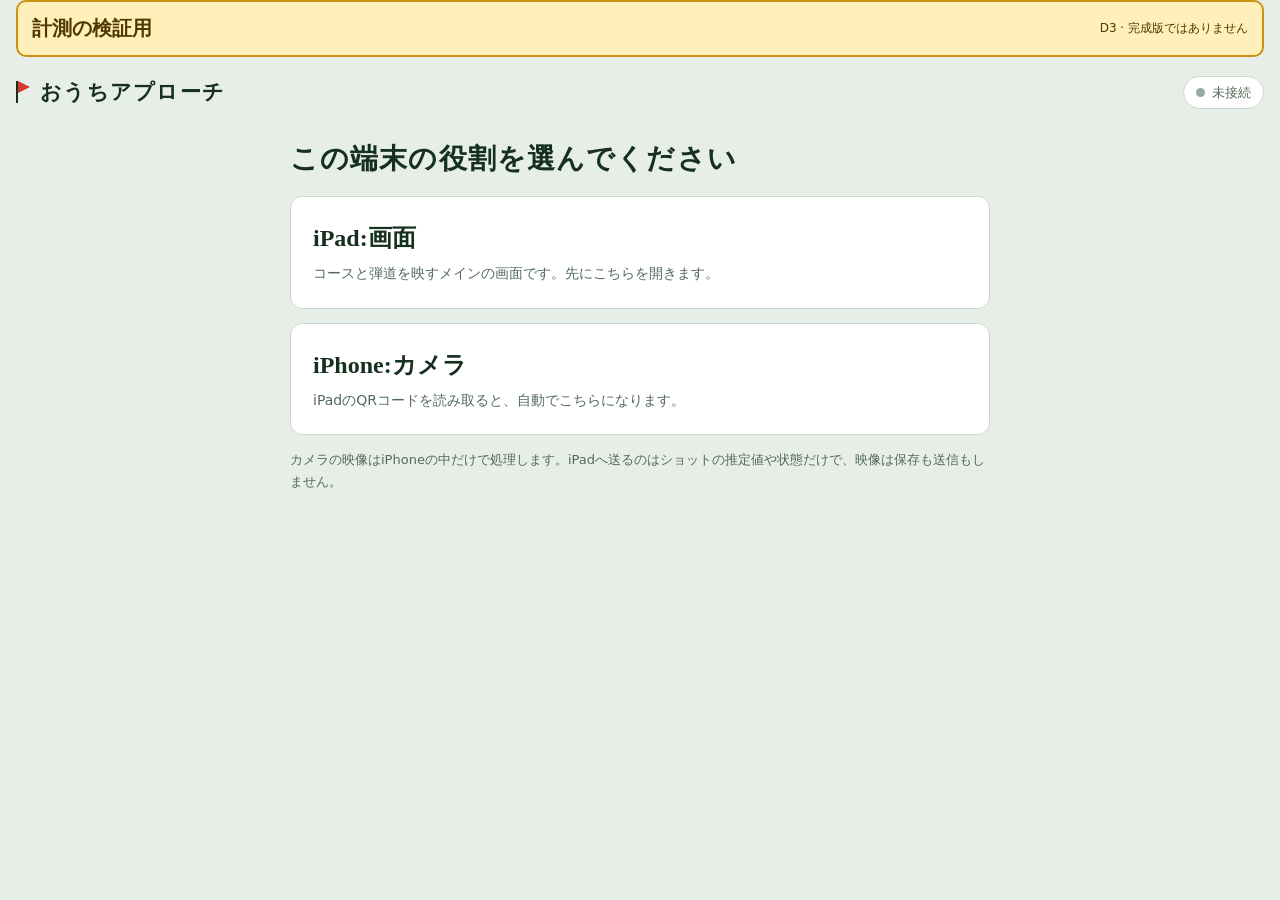
==== commit ddabfe2a: "Add files via upload" ====
--- a/index.html
+++ b/index.html
@@ -7,13 +7,13 @@
 <meta http-equiv="Content-Security-Policy" content="default-src 'none'; script-src 'self'; style-src 'self'; img-src 'self' data: blob:; media-src 'self' blob: mediastream:; connect-src 'self' https://0.peerjs.com wss://0.peerjs.com; manifest-src 'self'; base-uri 'none'; form-action 'none'; object-src 'none'">
 <meta name="theme-color" content="#173a25">
 <meta name="apple-mobile-web-app-capable" content="yes">
-<title>おうちアプローチ｜検証用 D2</title>
+<title>おうちアプローチ｜検証用 D3</title>
 <link rel="icon" href="data:,">
-<link rel="stylesheet" href="style.css?v=15diag2">
+<link rel="stylesheet" href="style.css?v=15D3">
 </head>
 <body>
 
-<div class="test-banner"><strong>計測の検証用</strong><span>D2 · 完成版ではありません</span></div>
+<div class="test-banner"><strong>計測の検証用</strong><span>D3 · 完成版ではありません</span></div>
 <header class="top">
   <p class="brand"><span class="flagmark" aria-hidden="true"></span>おうちアプローチ</p>
   <span class="pill" id="connPill"><i class="dot" id="connDot"></i><span id="connText">未接続</span></span>
@@ -176,9 +176,9 @@
 
 <div class="toast" id="toast" hidden></div>
 
-<script src="vendor/three.min.js?v=15diag2"></script>
-<script src="vendor/peerjs.min.js?v=15diag2"></script>
-<script src="vendor/qrcode.js?v=15diag2"></script>
-<script src="app.js?v=15diag2"></script>
+<script src="vendor/three.min.js?v=15D3"></script>
+<script src="vendor/peerjs.min.js?v=15D3"></script>
+<script src="vendor/qrcode.js?v=15D3"></script>
+<script src="app.js?v=15D3"></script>
 </body>
 </html>
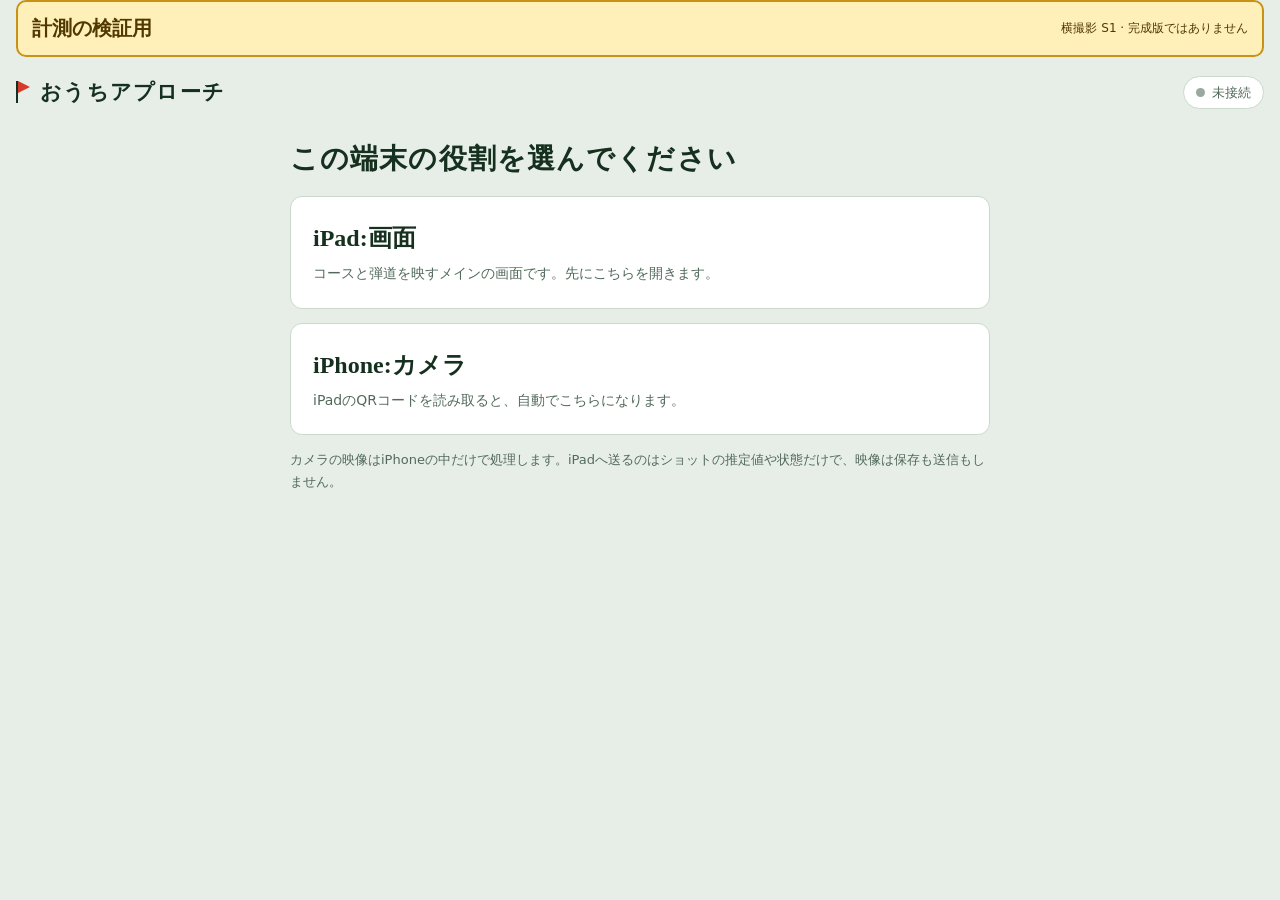
==== commit 96ef0678: "Add files via upload" ====
--- a/index.html
+++ b/index.html
@@ -7,13 +7,13 @@
 <meta http-equiv="Content-Security-Policy" content="default-src 'none'; script-src 'self'; style-src 'self'; img-src 'self' data: blob:; media-src 'self' blob: mediastream:; connect-src 'self' https://0.peerjs.com wss://0.peerjs.com; manifest-src 'self'; base-uri 'none'; form-action 'none'; object-src 'none'">
 <meta name="theme-color" content="#173a25">
 <meta name="apple-mobile-web-app-capable" content="yes">
-<title>おうちアプローチ｜検証用 D3</title>
+<title>おうちアプローチ｜検証用 横撮影 S1</title>
 <link rel="icon" href="data:,">
-<link rel="stylesheet" href="style.css?v=15D3">
+<link rel="stylesheet" href="style.css?v=sideS1">
 </head>
 <body>
 
-<div class="test-banner"><strong>計測の検証用</strong><span>D3 · 完成版ではありません</span></div>
+<div class="test-banner"><strong>計測の検証用</strong><span>横撮影 S1 · 完成版ではありません</span></div>
 <header class="top">
   <p class="brand"><span class="flagmark" aria-hidden="true"></span>おうちアプローチ</p>
   <span class="pill" id="connPill"><i class="dot" id="connDot"></i><span id="connText">未接続</span></span>
@@ -39,7 +39,7 @@
 
   <section class="statuscard" id="camStatus" data-state="off">
     <b id="stateText">カメラを開始してください</b>
-    <span id="stateSub">ボールの真後ろ・床に近い低い位置に縦向きで固定し、実際の距離を設定してください</span>
+    <span id="stateSub">打つ人の反対側から、横向きで球と打ち出す先を映します</span>
   </section>
 
   <p class="capture-status" id="liveDiagnostic" aria-live="polite">映像処理：カメラ開始待ち</p>
@@ -55,10 +55,12 @@
   </div>
   <section class="card setup-guide">
     <h2>① iPhoneの置き方</h2>
-    <p class="placement-line">iPhone → <b>1.20m</b> → 球 → 狙うカゴ</p>
-    <p>真後ろ・縦向き・背面カメラ。低い位置に固定し、球とカゴが同じ方向に見えるようにします。</p>
-    <p class="note">1.20mは今回の検証配置です。レンズから球の中心まで測り、下の距離設定を合わせてください。高さの最適値は検証中です。</p>
-          <div class="field"><label for="sDist">カメラからボールまでの距離</label><output id="oDist"></output><input id="sDist" type="range" min="1" max="3.5" step="0.01" value="1.8"></div>
+    <div class="side-placement" aria-label="上から見た配置：打つ人、球、iPhoneが向かい合い、打球はその線と直角に進みます"><span>打つ人</span><b>● 球　→ 打つ方向</b><span>↕ 約1.5m（実測）</span><strong>iPhone · 横向き</strong></div>
+    <p>打つ人の反対側・横向き・背面カメラ。打つ方向に対して真横から撮り、球の先0.5〜1mが映るように固定します。</p>
+    <p class="note">初期検証は球から約1.5m、低い位置でカメラをなるべく水平に。クラブの通り道の外に固定してください。距離はレンズから球までの実測値に合わせます。球径の設定と白い認識円の一致が速度の基準になります。</p>
+          <div class="field"><label for="sDist">カメラからボールまでの距離</label><output id="oDist"></output><input id="sDist" type="range" min="1" max="3.5" step="0.01" value="1.5"></div>
+    <label for="sideDirection">画面の中で球が進む方向</label>
+    <select id="sideDirection"><option value="1">左から右 →（球を左寄りに）</option><option value="-1">右から左 ←（球を右寄りに）</option></select>
     <h2>② 最初の球だけタップ</h2>
     <p>白い点線の円が球に重なることを確認。2球目以降は同じ場所に置けば自動認識します。</p>
     <h2>③ 1球打って確認</h2>
@@ -82,10 +84,10 @@
   </div>
   <section class="card" id="camResult" hidden>
     <div class="readout four">
-      <div><span>球速（推定）</span><b id="cSpeed">–</b></div>
+      <div><span>平面内速度（推定）</span><b id="cSpeed">–</b></div>
       <div><span>打ち出し角（推定）</span><b id="cAngle">–</b></div>
-      <div><span>左右（推定）</span><b id="cDir">–</b></div>
-      <div><span>スピン(推定)</span><b id="cSpin">–</b></div>
+      <div><span>左右（未測定）</span><b id="cDir">–</b></div>
+      <div><span>スピン（未測定）</span><b id="cSpin">–</b></div>
     </div>
     <p class="note mt" id="cMeta"></p>
     <div class="corhelp mt" id="carryFix" hidden>
@@ -105,6 +107,7 @@
 
       <div class="field"><label for="sDiam">ボールの直径</label><output id="oDiam"></output><input id="sDiam" type="range" min="30" max="80" step="0.5" value="42"></div>
       <div class="field"><label for="sMass">練習ボールの重さ</label><output id="oMass"></output><input id="sMass" type="range" min="2" max="20" step="0.5" value="5"></div>
+      <div hidden>
       <div class="field"><label for="sCor">練習ボールの反発係数</label><output id="oCor"></output><input id="sCor" type="range" min="0.3" max="0.85" step="0.01" value="0.55"></div>
       <div class="corhelp">
         <label for="dropCm">1mの高さから硬い床に落として、跳ね返った高さ</label>
@@ -113,12 +116,14 @@
       </div>
       <div class="field"><label for="sAttack">入射角(クラブが下りながら当たる角度)</label><output id="oAttack"></output><input id="sAttack" type="range" min="-8" max="2" step="0.5" value="-3"></div>
       <div class="field"><label for="sSens">検出の感度</label><output id="oSens"></output><input id="sSens" type="range" min="0.5" max="2" step="0.05" value="1"></div>
-      <p class="note">ボールの境目(2色の境)は、飛ばす方向に向けて縦にまっすぐ置きます。回転軸はまだ測定できません。弾道表示は回転軸0°を仮定しています。</p>
+      </div>
+      <p class="note">球の直径が速度の基準です。球の輪郭に白い円が合うか確認してください。左右方向・スピンは測定せず0を仮定した弾道を表示します。</p>
     </div>
   </details>
 </main>
 <!-- ============ iPad: 1画面だけ ============ -->
 <main id="playView" hidden>
+  <p class="note side-warning">横撮影 S1：速度・角度は平面内の推定。左右方向・スピンは未測定で、0を仮定した参考弾道です。</p>
   <section class="minw0">
     <div class="world" id="world" data-ready="off">
       <div class="teesign"><span class="par">カップまで</span><b id="pinOut">5.41 m</b><span class="s"><span id="lieOut">マット</span>から打って、カップに入れよう</span></div>
@@ -130,8 +135,8 @@
       </div>
       <div class="ready" id="readyMark" data-state="off"><i aria-hidden="true"></i><span id="readyText">iPhoneのカメラ待ち</span></div>
       <div class="board six">
-        <div><span>左右（推定）</span><b id="gDir">–</b><em>度</em></div>
-        <div><span>球速（推定）</span><b id="gSpeed">–</b><em>m/s</em></div>
+        <div><span>左右（未測定）</span><b id="gDir">–</b><em>度</em></div>
+        <div><span>平面内速度（推定）</span><b id="gSpeed">–</b><em>m/s</em></div>
         <div><span>打ち出し角（推定）</span><b id="gAngle">–</b><em>度</em></div>
         <div><span>キャリー（計算）</span><b id="gCarry">–</b><em>m</em></div>
         <div><span>総距離（計算）</span><b id="gTotal">–</b><em>m</em></div>
@@ -176,9 +181,9 @@
 
 <div class="toast" id="toast" hidden></div>
 
-<script src="vendor/three.min.js?v=15D3"></script>
-<script src="vendor/peerjs.min.js?v=15D3"></script>
-<script src="vendor/qrcode.js?v=15D3"></script>
-<script src="app.js?v=15D3"></script>
+<script src="vendor/three.min.js?v=sideS1"></script>
+<script src="vendor/peerjs.min.js?v=sideS1"></script>
+<script src="vendor/qrcode.js?v=sideS1"></script>
+<script src="app.js?v=sideS1"></script>
 </body>
 </html>
--- a/style.css
+++ b/style.css
@@ -296,4 +296,19 @@
 .diagnostic-dock .miss-button{flex:1;background:#a82420;color:#fff;border-color:#a82420;display:block;font-size:17px;line-height:1.4;padding:10px}
 .miss-button small{font-size:12px;font-weight:400}.diagnostic-dock>.btn:last-child{font-size:13px;padding:8px}
 @media(min-width:700px){.diagnostic-dock{left:50%;right:auto;transform:translateX(-50%);width:min(640px,100%);border-radius:12px 12px 0 0}}
-@media(max-width:380px){.test-banner{align-items:flex-start;flex-direction:column}.diagnostic-dock .miss-button{font-size:15px}}
+@media(max-width:380px){.test-banner{align-items:flex-start;flex-direction:column}.diagnostic-dock .miss-button{font-size:15px}}
+.side-placement{display:grid;gap:8px;padding:14px;text-align:center;background:#eef2f6;border-radius:8px;font-size:14px}
+#sideDirection{width:100%;padding:12px;font-size:16px;border:1px solid #8ba195;border-radius:8px;background:#fff;color:#16301f}
+.side-warning{grid-column:1/-1;background:#fff0ba;padding:10px;border-radius:8px}
+@media (orientation:landscape) and (max-height:550px){
+ body{padding:6px 12px}.test-banner{padding:4px 10px;margin-bottom:2px}.test-banner strong{font-size:15px}
+ .top{display:flex;justify-content:space-between;gap:8px;margin-bottom:4px;padding:0}.top .brand{font-size:14px}.top .linkbtn{font-size:12px}
+ #camView{display:grid;grid-template-columns:minmax(0,1fr) 245px;max-width:1100px;gap:6px;padding-bottom:120px}
+ #camView #stage{grid-column:1;grid-row:1/5;height:calc(100svh - 88px);min-height:150px}
+ #camStatus{grid-column:2;grid-row:1}#camView .statuscard{padding:7px}#camView .statuscard b{font-size:17px}#camView .statuscard span{font-size:11px}
+ #liveDiagnostic{grid-column:2;grid-row:2;font-size:11px;padding:5px}
+ #camView>.row{grid-column:2;grid-row:3}#camView>.row .btn{min-height:38px;font-size:14px;padding:6px 10px}#camFlip{display:none}
+ #camView>.setup-guide,#camPair,#camResult,#camView>details{grid-column:1/-1}
+ #camView .diagnostic-dock{left:auto;right:max(12px,calc((100vw - 1100px)/2));transform:none;width:245px;padding:6px;bottom:0;gap:5px;flex-wrap:wrap}
+ #camView .diagnostic-dock .miss-button{font-size:14px;width:100%;flex:auto;padding:6px}#camView .diagnostic-dock>.btn:last-child{width:100%;min-height:30px}
+}
